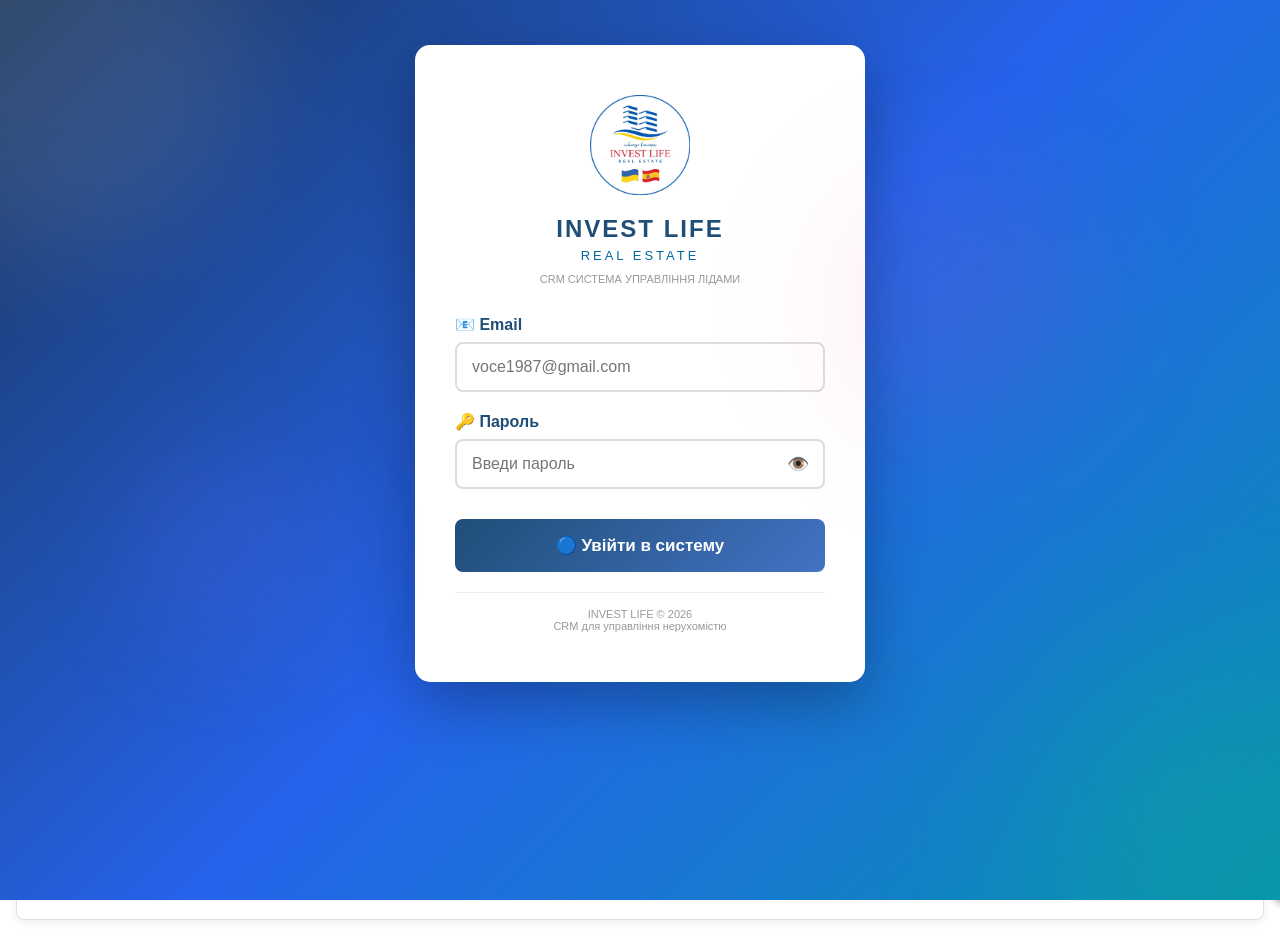
==== index.html @ 53da83c2 "Видалено секцію Менеджери, замінено dropdown Оренда на великі кнопки підтипів - Видалено секцію "Мен" ====
<!DOCTYPE html>
<html lang="uk">
<head>
    <meta charset="UTF-8">
    <meta name="viewport" content="width=device-width, initial-scale=1.0">
    <title>INVEST LIFE - Real Estate CRM</title>
    <link rel="stylesheet" href="styles.css">
</head>
<body>

<!-- ===== ФОРМА ВХОДУ ===== -->
<div id="loginScreen" style="
  position: fixed;
  top: 0;
  left: 0;
  right: 0;
  bottom: 0;
  background: linear-gradient(135deg, #1a365d 0%, #2563eb 50%, #0891b2 100%);
  display: flex;
  justify-content: center;
  align-items: flex-start;
  z-index: 10000;
  padding: 20px;
  padding-top: 5vh;
  overflow-y: auto;
  -webkit-overflow-scrolling: touch;
">
  <!-- Декоративні елементи на фоні -->
  <div style="
    position: absolute;
    top: -150px;
    left: -150px;
    width: 400px;
    height: 400px;
    background: rgba(255,255,255,0.1);
    border-radius: 50%;
    filter: blur(60px);
  "></div>
  <div style="
    position: absolute;
    bottom: -100px;
    right: -100px;
    width: 350px;
    height: 350px;
    background: rgba(16, 185, 129, 0.2);
    border-radius: 50%;
    filter: blur(80px);
  "></div>
  <div style="
    position: absolute;
    top: 50%;
    left: 10%;
    width: 200px;
    height: 200px;
    background: rgba(99, 102, 241, 0.15);
    border-radius: 50%;
    filter: blur(50px);
  "></div>
  <div style="
    position: absolute;
    top: 20%;
    right: 15%;
    width: 250px;
    height: 250px;
    background: rgba(236, 72, 153, 0.1);
    border-radius: 50%;
    filter: blur(70px);
  "></div>
  
  <div style="
    background: white;
    border-radius: 15px;
    padding: 50px 40px;
    max-width: 450px;
    width: 100%;
    box-shadow: 0 20px 60px rgba(0,0,0,0.3);
  ">
    <div style="text-align: center; margin-bottom: 30px;">
      <!-- Логотип -->
      <div style="
        width: 100px;
        height: 100px;
        margin: 0 auto 20px;
        background-image: url('[data-uri]');
        background-size: contain;
        background-repeat: no-repeat;
        background-position: center;
      "></div>
      
      <h1 style="color: #1F4E78; font-size: 24px; font-weight: 800; margin-bottom: 5px; letter-spacing: 2px;">INVEST LIFE</h1>
      <p style="color: #0369a1; font-size: 13px; letter-spacing: 3px; margin-bottom: 10px;">REAL ESTATE</p>
      <p style="color: #999; font-size: 11px;">CRM СИСТЕМА УПРАВЛІННЯ ЛІДАМИ</p>
    </div>

    <form onsubmit="handleLogin(event)" style="display: flex; flex-direction: column; gap: 20px;">
      <div style="display: flex; flex-direction: column;">
        <label style="display: block; font-weight: bold; margin-bottom: 8px; color: #1F4E78;">📧 Email</label>
        <input type="email" id="emailInput" placeholder="voce1987@gmail.com" required
          inputmode="email" autocomplete="email" autocapitalize="none" autocorrect="off" style="
          width: 100%;
          padding: 14px 15px;
          border: 2px solid #ddd;
          border-radius: 8px;
          font-size: 16px;
          box-sizing: border-box;
          transition: border-color 0.3s;
          -webkit-appearance: none;
        " onfocus="this.style.borderColor='#4472C4'" onblur="this.style.borderColor='#ddd'">
      </div>

      <div style="display: flex; flex-direction: column;">
        <label style="display: block; font-weight: bold; margin-bottom: 8px; color: #1F4E78;">🔑 Пароль</label>
        <div style="position: relative;">
          <input type="password" id="passwordInput" placeholder="Введи пароль" required
            autocomplete="current-password" style="
            width: 100%;
            padding: 14px 45px 14px 15px;
            border: 2px solid #ddd;
            border-radius: 8px;
            font-size: 16px;
            box-sizing: border-box;
            transition: border-color 0.3s;
            -webkit-appearance: none;
          " onfocus="this.style.borderColor='#4472C4'" onblur="this.style.borderColor='#ddd'">
          <button type="button" id="togglePasswordBtn" style="
            position: absolute;
            right: 12px;
            top: 50%;
            transform: translateY(-50%);
            background: none;
            border: none;
            cursor: pointer;
            font-size: 18px;
            color: #1F4E78;
            padding: 4px;
            line-height: 1;
            width: 30px;
            height: 30px;
            display: flex;
            align-items: center;
            justify-content: center;
          " onclick="togglePasswordVisibility()">👁️</button>
        </div>
      </div>

      <button type="submit" class="btn btn-primary" style="
        width: 100%;
        padding: 16px;
        font-size: 17px;
        margin-top: 10px;
        background: linear-gradient(135deg, #1F4E78 0%, #4472C4 100%);
        color: white;
        border: none;
        border-radius: 8px;
        font-weight: bold;
        cursor: pointer;
        transition: transform 0.2s;
        -webkit-appearance: none;
        touch-action: manipulation;
      " onmouseover="this.style.transform='scale(1.02)'" onmouseout="this.style.transform='scale(1)'"
      onclick="document.getElementById('emailInput').blur(); document.getElementById('passwordInput').blur(); this.closest('form').requestSubmit();">
        🔵 Увійти в систему
      </button>
    </form>

    <div id="loginAlert" style="
      margin-top: 15px;
      padding: 12px;
      border-radius: 8px;
      display: none;
      text-align: center;
      font-weight: bold;
    "></div>
    
    <div style="
      margin-top: 20px;
      padding-top: 15px;
      border-top: 1px solid #eee;
      text-align: center;
      font-size: 11px;
      color: #999;
    ">
      <p>INVEST LIFE © 2026</p>
      <p>CRM для управління нерухомістю</p>
    </div>
  </div>
</div>

<!-- ===== НАВБАР ===== -->
<nav class="navbar">
    <div class="navbar-brand" style="display: flex; align-items: center; gap: 1rem;">
        <div style="font-weight: bold; font-size: 1.3rem;">
            <div style="color: white; letter-spacing: 3px; font-size: 1.5rem; text-shadow: 0 2px 4px rgba(0,0,0,0.3); font-weight: 800;">INVEST LIFE</div>
            <div style="color: rgba(255,255,255,0.8); font-size: 0.75rem; letter-spacing: 2px; font-weight: 500;">REAL ESTATE</div>
        </div>
    </div>
    
    <!-- Аватарка-кружок (мобільна версія замість navbar-right) -->
    <div class="mobile-avatar-wrap" id="mobileAvatarWrap">
        <button class="mobile-avatar" id="mobileAvatarBtn" aria-label="Профіль">
            <span id="mobileAvatarInitials">?</span>
        </button>
        <div class="mobile-avatar-dropdown" id="mobileAvatarDropdown">
            <div class="mobile-avatar-info">
                <span id="mobileAvatarName">Користувач</span>
                <span class="mobile-avatar-role" id="mobileAvatarRole">Менеджер</span>
            </div>
            <button class="mobile-avatar-logout" onclick="logout()">Вихід</button>
        </div>
    </div>

    <!-- Кнопки типів дашборду -->
    <div class="dashboard-type-pills">
        <!-- НЕРУХОМІСТЬ -->
        <button class="type-pill active" onclick="selectDashboardType('Купівля')" id="pill-Купівля">🏡 Купівля</button>
        <button class="type-pill" onclick="selectDashboardType('Продаж')" id="pill-Продаж">🏠 Продаж</button>
        
        <!-- КОНСУЛЬТАЦІЯ -->
        <button class="type-pill" onclick="selectDashboardType('Консультація')" id="pill-Консультація">💬 Консультація</button>
        
        <!-- ОРЕНДА (проста кнопка) -->
        <button class="type-pill" onclick="selectDashboardType('Оренда')" id="pill-Оренда">🏨 Оренда</button>
    </div>

    <!-- Dark mode toggle -->
    <button class="dark-mode-toggle" onclick="toggleDarkMode()" title="Світла/Темна тема">🌙</button>
    
    <div class="navbar-right">
        <div class="user-info">
            <span id="userName">👤 Користувач</span>
            <span class="user-role" id="userRole">Менеджер</span>
        </div>
        <button class="logout-btn" onclick="logout()">Вихід</button>
    </div>
</nav>

<!-- ===== КОНТЕНТ ===== -->
<div class="container">

    <!-- ===== ДАШБОРД (КУПІВЛЯ) ===== -->
    <section id="managerSection">
        <div class="dashboard-header">
            <h1 class="section-title" id="dashboardTitle">📊 Дашборд</h1>
            <button class="toggle-btn" id="toggleDashboard" onclick="toggleDashboard()" title="Згорнути/Розгорнути">+</button>
        </div>
        
        <div class="dashboard-content collapsed" id="dashboardContent">
            <div class="dashboard-summary" id="dashboardSummary">
                <span>
                    <span style="opacity: 0.9; font-size: 0.9rem; text-transform: uppercase;">Всього лідів</span>
                    <span id="totalLeads" style="font-size: 2rem;">0</span>
                </span>
                <span>
                    <span style="opacity: 0.9; font-size: 0.9rem; text-transform: uppercase;">Загальна сума</span>
                    <span id="totalBudget" style="font-size: 2rem;">0€</span>
                </span>
            </div>

            <div class="dashboard-grid" id="dashboardGrid">
                <div class="loading">⏳ Завантажаю статистику...</div>
            </div>
        </div>

    </section>

    <!-- ===== РОЗДІЛЬНИК ===== -->
    <hr style="border: none; border-top: 3px solid var(--primary); margin: 1.2rem 0; opacity: 0.25;">

    <!-- ===== КНОПКИ ТИПУ ОРЕНДИ (показуються тільки коли обрано Оренда) ===== -->
    <div id="rentTypeButtons" style="display: none;">
        <div class="rent-type-grid">
            <button class="rent-type-btn active" onclick="selectRentSubtype('Всі')" id="rentBtn-Всі">
                <span class="rent-type-icon">📋</span>
                <span class="rent-type-label">Всі</span>
            </button>
            <button class="rent-type-btn" onclick="selectRentSubtype('Подобова')" id="rentBtn-Подобова">
                <span class="rent-type-icon">🌙</span>
                <span class="rent-type-label">Подобова</span>
            </button>
            <button class="rent-type-btn" onclick="selectRentSubtype('Сезонна')" id="rentBtn-Сезонна">
                <span class="rent-type-icon">☀️</span>
                <span class="rent-type-label">Сезонна</span>
            </button>
            <button class="rent-type-btn" onclick="selectRentSubtype('Довгострокова')" id="rentBtn-Довгострокова">
                <span class="rent-type-icon">📅</span>
                <span class="rent-type-label">Довгострокова</span>
            </button>
            <button class="rent-type-btn" onclick="selectRentSubtype('Управління')" id="rentBtn-Управління">
                <span class="rent-type-icon">🔑</span>
                <span class="rent-type-label">Управління</span>
            </button>
        </div>
    </div>

    <!-- ===== АДМІН ПАНЕЛЬ ===== -->

    <!-- ===== ТАБЛИЦЯ ЛІДІВ ===== -->
    <section>
        <h2 class="section-title" id="leadsTitle" style="margin-bottom: 0.8rem;">📋 Ліди</h2>

        <!-- Toolbar з мультивибірними фільтрами -->
        <div class="toolbar" id="toolbar" style="display: flex; justify-content: space-between; align-items: flex-start; gap: 1rem; flex-wrap: wrap;">
            <div style="display: flex; gap: 0.5rem; align-items: center; flex-grow: 1;">
                <input type="text" class="search-input" placeholder="🔍 Пошук..." id="searchInput" oninput="filterLeads()" style="min-width: 180px; max-width: 300px;">
                
                <button onclick="toggleFiltersPanel()" style="
                    background: #70AD47;
                    color: white;
                    border: none;
                    padding: 0.5rem 0.8rem;
                    border-radius: 6px;
                    font-weight: bold;
                    cursor: pointer;
                    white-space: nowrap;
                    font-size: 0.8rem;
                ">
                    ▼ Фільтр
                </button>
                
                <button onclick="resetAllFilters()" style="
                    background: #4472C4;
                    color: white;
                    border: none;
                    padding: 0.5rem 0.8rem;
                    border-radius: 6px;
                    font-weight: bold;
                    cursor: pointer;
                    white-space: nowrap;
                    font-size: 0.8rem;
                ">
                    🔄 Всі
                </button>
                
                <span id="filteredCount" style="color: #666; font-size: 0.75rem; font-weight: bold; white-space: nowrap;"></span>
            </div>
            
            
            <div style="display: flex; gap: 0.5rem; align-items: center;">
                <button class="btn btn-primary" onclick="toggleColumnSettings()">⚙️ Колони</button>
                <button class="btn btn-primary" onclick="openAddLead()">➕ Додати ліда</button>
                <button id="adminMenuBtn" class="btn btn-success" onclick="toggleAddManagerForm()" style="background: #FF6B6B; display: none; padding: 0.5rem 0.8rem; font-size: 1.2rem;">👨‍💼</button>
            </div>
        </div>

        <!-- Таблиця лідів -->
        <div class="table-wrapper" id="tableWrapper">
            <table>
                <thead id="leadsTableHead">
                    <tr>
                        <th>ID</th>
                        <th>Телефон</th>
                        <th>Джерело</th>
                        <th>Мова</th>
                        <th>Тип</th>
                        <th>Менеджер</th>
                        <th>Поточний Етап</th>
                        <th>Наступний контакт</th>
                        <th>Днів залишилось</th>
                        <th>Статус</th>
                        <th>Бюджет</th>
                        <th>Район</th>
                        <th>Мета/Тип</th>
                        <th>Площа</th>
                        <th>Кімнати</th>
                        <th>Наступна дія</th>
                        <th>Коментар</th>
                        <th>Дата додавання</th>
                        <th>Дії</th>
                    </tr>
                </thead>
                <tbody id="leadsTable">
                    <tr><td colspan="19" style="text-align: center;">⏳ Завантажаю ліди...</td></tr>
                </tbody>
            </table>
        </div>

        <!-- Мобільні карточки (прихований на десктопі) -->
        <div id="mobileCards" class="mobile-cards-container"></div>

    </section>

</div>

<!-- FAB кнопка додавання ліда (мобільна, прихована на десктопі) -->
<button class="mobile-fab" id="mobileFab" onclick="openAddLead()" aria-label="Додати ліда">+</button>

<!-- ===== МІНІ-ВІКНО ПІДТВЕРДЖЕННЯ ВИДАЛЕННЯ ===== -->
<div class="modal" id="confirmDeleteModal">
  <div class="modal-content" style="max-width:360px; padding:1.5rem; text-align:center;">
    <div style="font-size:2.5rem; margin-bottom:0.5rem;">⚠️</div>
    <div style="font-size:1.1rem; font-weight:600; margin-bottom:0.3rem;">Видалити ліда?</div>
    <div id="confirmDeleteText" style="font-size:0.85rem; color:#888; margin-bottom:1.2rem;">ID: —</div>
    <div style="display:flex; gap:0.5rem;">
      <button id="confirmDeleteCancel" style="flex:1; padding:10px; border:1px solid #ddd; border-radius:8px; background:#f5f5f5; cursor:pointer; font-size:0.9rem; font-weight:500;">Скасувати</button>
      <button id="confirmDeleteOk" style="flex:1; padding:10px; border:none; border-radius:8px; background:#e74c3c; color:white; cursor:pointer; font-size:0.9rem; font-weight:600;">Так, видалити</button>
    </div>
  </div>
</div>

<!-- ===== МОДАЛЬНЕ ВІКНО ДОДАВАННЯ ===== -->

<!-- ===== МОДАЛЬНЕ ВІКНО РЕДАГУВАННЯ ===== -->
<div class="modal" id="editModal">
    <div class="modal-content">
        <div class="modal-header">
            <h3 class="modal-title">✏️ Редагувати ліда</h3>
            <button class="close-btn" onclick="closeModal('editModal')">&times;</button>
        </div>

        <form onsubmit="handleEditLead(event)">
            <input type="hidden" id="editLeadId">

            <div class="form-group">
                <label class="form-label">📱 Телефон</label>
                <input type="text" class="form-input" id="editPhone" disabled>
            </div>

            <div class="form-group">
                <label class="form-label">🎯 Поточний Етап</label>
                <select class="form-select" id="editStage" required>
                    <option value="Етап_1_Контакт">Етап 1: Контакт</option>
                    <option value="Етап_2_Кваліфікація">Етап 2: Кваліфікація</option>
                    <option value="Етап_3_Підбір">Етап 3: Підбір</option>
                    <option value="Етап_4_Покази">Етап 4: Покази</option>
                    <option value="Етап_5_Намір">Етап 5: Намір</option>
                    <option value="Етап_6_Arras">Етап 6: Arras</option>
                    <option value="Етап_7_Юрист">Етап 7: Юрист</option>
                    <option value="Етап_8_Нотаріус">Етап 8: Нотаріус</option>
                    <option value="Етап_9_Після">Етап 9: Після</option>
                </select>
            </div>

            <div class="form-group">
                <label class="form-label">📅 Дата контакту</label>
                <input type="date" class="form-input" id="editContactDate">
            </div>

            <div class="form-group">
                <label class="form-label">💰 Бюджет</label>
                <div style="display: flex; gap: 10px;">
                    <select class="form-select" id="editBudgetSelect" style="flex: 1;" onchange="updateBudgetInput()">
                        <option value="">Виберіть суму...</option>
                        <option value="50000">50,000€</option>
                        <option value="75000">75,000€</option>
                        <option value="100000">100,000€</option>
                        <option value="125000">125,000€</option>
                        <option value="150000">150,000€</option>
                        <option value="175000">175,000€</option>
                        <option value="200000">200,000€</option>
                        <option value="250000">250,000€</option>
                        <option value="300000">300,000€</option>
                        <option value="350000">350,000€</option>
                        <option value="400000">400,000€</option>
                        <option value="450000">450,000€</option>
                        <option value="500000">500,000€</option>
                        <option value="custom">Своя сума...</option>
                    </select>
                    <input type="number" class="form-input" id="editBudgetManual" placeholder="Введи суму" style="flex: 1;">
                </div>
                <input type="hidden" id="editBudget">
            </div>

            <div class="form-group">
                <label class="form-label">👤 Менеджер</label>
                <select class="form-select" id="editManager" required></select>
            </div>

            <div class="form-group">
                <label class="form-label">💬 Коментар</label>
                <textarea id="editComment" placeholder="Додайте примітку..."></textarea>
            </div>

            <button type="submit" class="btn btn-success" style="width: 100%; margin-top: 1rem;">💾 Зберегти</button>
            <button type="button" class="btn btn-danger" onclick="deleteLead()" style="width: 100%; margin-top: 0.5rem;">🗑️ Видалити</button>
            <button type="button" class="btn" onclick="closeModal('editModal')" style="width: 100%; margin-top: 0.5rem; background: #999; color: white;">Скасувати</button>
        </form>
    </div>
</div>

<!-- ===== МОДАЛЬНЕ ВІКНО НАЛАШТУВАННЯ КОЛОН ===== -->
<div class="modal" id="columnSettingsModal">
    <div class="modal-content" style="min-width: 350px;">
        <div class="modal-header" style="background: linear-gradient(135deg, #4472C4 0%, #2d5aa0 100%);">
            <h3 class="modal-title" style="color: white;">🏠 Колони Нерухомості</h3>
            <button class="close-btn" onclick="closeModal('columnSettingsModal')" style="color: white;">&times;</button>
        </div>

        <div style="padding: 20px; max-height: 500px; overflow-y: auto;">
            <p style="font-size: 0.85rem; color: #666; margin-bottom: 15px;">Основні колонки таблиці (деталі розгортаються окремо)</p>
            
            <div style="display: flex; flex-direction: column; gap: 10px;">
                <label style="display: flex; align-items: center; cursor: pointer;">
                    <input type="checkbox" id="col-id" checked onchange="toggleRealtyColumn('id')"> 
                    <span style="margin-left: 10px;">📌 ID</span>
                </label>
                <label style="display: flex; align-items: center; cursor: pointer;">
                    <input type="checkbox" id="col-fullName" checked onchange="toggleRealtyColumn('fullName')"> 
                    <span style="margin-left: 10px;">🧑 ПІБ</span>
                </label>
                <label style="display: flex; align-items: center; cursor: pointer;">
                    <input type="checkbox" id="col-phone" checked onchange="toggleRealtyColumn('phone')"> 
                    <span style="margin-left: 10px;">📱 Телефон</span>
                </label>
                <label style="display: flex; align-items: center; cursor: pointer;">
                    <input type="checkbox" id="col-type" checked onchange="toggleRealtyColumn('type')"> 
                    <span style="margin-left: 10px;">🎯 Тип</span>
                </label>
                <label style="display: flex; align-items: center; cursor: pointer;">
                    <input type="checkbox" id="col-manager" checked onchange="toggleRealtyColumn('manager')"> 
                    <span style="margin-left: 10px;">👤 Менеджер</span>
                </label>
                <label style="display: flex; align-items: center; cursor: pointer;">
                    <input type="checkbox" id="col-stage" checked onchange="toggleRealtyColumn('stage')"> 
                    <span style="margin-left: 10px;">📊 Поточний Етап</span>
                </label>
                <label style="display: flex; align-items: center; cursor: pointer;">
                    <input type="checkbox" id="col-nextContact" checked onchange="toggleRealtyColumn('nextContact')"> 
                    <span style="margin-left: 10px;">📅 Наступний контакт</span>
                </label>
                <label style="display: flex; align-items: center; cursor: pointer;">
                    <input type="checkbox" id="col-daysLeft" checked onchange="toggleRealtyColumn('daysLeft')"> 
                    <span style="margin-left: 10px;">⏰ Днів залишилось</span>
                </label>
                <label style="display: flex; align-items: center; cursor: pointer;">
                    <input type="checkbox" id="col-status" checked onchange="toggleRealtyColumn('status')"> 
                    <span style="margin-left: 10px;">✅ Статус</span>
                </label>
            </div>
            
            <hr style="margin: 15px 0; border: none; border-top: 1px solid #eee;">
            <p style="font-size: 0.85rem; color: #666; margin-bottom: 10px;">📋 Деталі (в розгортці):</p>
            <p style="font-size: 0.8rem; color: #999;">🔗 Джерело, 🌐 Мова, 💰 Бюджет, 📍 Район, 🏠 Мета/Тип, 📐 Площа, 🚪 Кімнати, 🎯 Наступна дія, 💬 Коментар, 📆 Дата додавання</p>

            <button class="btn btn-primary" style="width: 100%; margin-top: 20px; background: linear-gradient(135deg, #4472C4 0%, #2d5aa0 100%);" onclick="closeModal('columnSettingsModal')">✅ Готово</button>
        </div>
    </div>
</div>

<!-- ===== МОДАЛКА КОЛОНОК ОРЕНДИ ===== -->
<div class="modal" id="columnSettingsRentModal">
    <div class="modal-content" style="min-width: 350px;">
        <div class="modal-header" style="background: linear-gradient(135deg, #FF8C00 0%, #FF6B00 100%);">
            <h3 class="modal-title" style="color: white;">🏨 Колони Оренди</h3>
            <button class="close-btn" onclick="closeModal('columnSettingsRentModal')" style="color: white;">&times;</button>
        </div>

        <div style="padding: 20px; max-height: 500px; overflow-y: auto;">
            <p style="font-size: 0.85rem; color: #666; margin-bottom: 15px;">Основні колонки таблиці (деталі розгортаються окремо)</p>
            
            <div style="display: flex; flex-direction: column; gap: 10px;">
                <label style="display: flex; align-items: center; cursor: pointer;">
                    <input type="checkbox" id="rent-col-id" checked onchange="toggleRentColumn('id')"> 
                    <span style="margin-left: 10px;">📌 ID</span>
                </label>
                <label style="display: flex; align-items: center; cursor: pointer;">
                    <input type="checkbox" id="rent-col-fullName" checked onchange="toggleRentColumn('fullName')"> 
                    <span style="margin-left: 10px;">🧑 ПІБ</span>
                </label>
                <label style="display: flex; align-items: center; cursor: pointer;">
                    <input type="checkbox" id="rent-col-phone" checked onchange="toggleRentColumn('phone')"> 
                    <span style="margin-left: 10px;">📱 Телефон</span>
                </label>
                <label style="display: flex; align-items: center; cursor: pointer;">
                    <input type="checkbox" id="rent-col-type" checked onchange="toggleRentColumn('type')"> 
                    <span style="margin-left: 10px;">🏨 Тип оренди</span>
                </label>
                <label style="display: flex; align-items: center; cursor: pointer;">
                    <input type="checkbox" id="rent-col-manager" checked onchange="toggleRentColumn('manager')"> 
                    <span style="margin-left: 10px;">👤 Менеджер</span>
                </label>
                <label style="display: flex; align-items: center; cursor: pointer;">
                    <input type="checkbox" id="rent-col-stage" checked onchange="toggleRentColumn('stage')"> 
                    <span style="margin-left: 10px;">📊 Поточний Етап</span>
                </label>
                <label style="display: flex; align-items: center; cursor: pointer;">
                    <input type="checkbox" id="rent-col-nextContact" checked onchange="toggleRentColumn('nextContact')"> 
                    <span style="margin-left: 10px;">📅 Наступний контакт</span>
                </label>
                <label style="display: flex; align-items: center; cursor: pointer;">
                    <input type="checkbox" id="rent-col-daysLeft" checked onchange="toggleRentColumn('daysLeft')"> 
                    <span style="margin-left: 10px;">⏰ Днів залишилось</span>
                </label>
                <label style="display: flex; align-items: center; cursor: pointer;">
                    <input type="checkbox" id="rent-col-status" checked onchange="toggleRentColumn('status')"> 
                    <span style="margin-left: 10px;">✅ Статус</span>
                </label>
            </div>
            
            <hr style="margin: 15px 0; border: none; border-top: 1px solid #eee;">
            <p style="font-size: 0.85rem; color: #666; margin-bottom: 10px;">📋 Деталі (в розгортці):</p>
            <p style="font-size: 0.8rem; color: #999;">💰 Бюджет, 🛏️ Кімнати/Стан, 🐾 Тварини, 👥 Люди, 📋 Термін, 📆 Дата/Сезон, 📍 Район, 🎯 Наступна дія, 💬 Коментар</p>

            <button class="btn btn-primary" style="width: 100%; margin-top: 20px; background: linear-gradient(135deg, #FF8C00 0%, #FF6B00 100%);" onclick="closeModal('columnSettingsRentModal')">✅ Готово</button>
        </div>
    </div>
</div>

<!-- ⭐ SIDEBAR СПРАВА ДЛЯ РЕДАГУВАННЯ ЛІДА -->
<div id="editSidebar" style="
    position: fixed;
    right: 0;
    top: 0;
    width: 380px;
    height: 100vh;
    background: white;
    box-shadow: -2px 0 10px rgba(0,0,0,0.15);
    z-index: 999;
    overflow-y: auto;
    transform: translateX(100%);
    transition: transform 0.3s ease;
    padding: 0;
    border-left: 3px solid #4472C4;
">
    <!-- ЗАГОЛОВОК -->
    <div style="
        background: linear-gradient(135deg, #4472C4 0%, #2E5C8A 100%);
        color: white;
        padding: 1.5rem;
        display: flex;
        justify-content: space-between;
        align-items: center;
        position: sticky;
        top: 0;
        z-index: 10;
    ">
        <h2 style="margin: 0; font-size: 1.2rem;">✏️ Редагування</h2>
        <button onclick="closeSidebar()" style="
            background: transparent;
            border: none;
            color: white;
            font-size: 1.5rem;
            cursor: pointer;
        ">&times;</button>
    </div>
    
    <!-- ФОРМА -->
    <form id="editSidebarForm" onsubmit="handleSidebarEditLead(event)" style="padding: 1rem; display: flex; flex-direction: column; gap: 1rem;">
        <input type="hidden" id="sidebarLeadId">
        <input type="hidden" id="sidebarRowIndex">
        
        <div>
            <label style="display: block; font-weight: bold; margin-bottom: 0.5rem; color: #333; font-size: 0.9rem;">📱 ID / Телефон</label>
            <div style="display: grid; grid-template-columns: 1fr 1fr; gap: 0.5rem;">
                <input type="text" id="sidebarLeadId_display" style="padding: 0.5rem; border: 1px solid #ddd; border-radius: 4px; font-size: 0.85rem;">
                <input type="tel" id="sidebarPhone" style="padding: 0.5rem; border: 1px solid #ddd; border-radius: 4px; font-size: 0.85rem;">
            </div>
        </div>
        
        <div>
            <label style="display: block; font-weight: bold; margin-bottom: 0.5rem; color: #333; font-size: 0.9rem;">🧑 ПІБ</label>
            <input type="text" id="sidebarFullName" placeholder="Прізвище Ім'я По-батькові..." style="width: 100%; padding: 0.5rem; border: 1px solid #ddd; border-radius: 4px; font-size: 0.9rem;">
        </div>
        
        <div>
            <label style="display: block; font-weight: bold; margin-bottom: 0.5rem; color: #333; font-size: 0.9rem;">🔗 Джерело</label>
            <input type="text" id="sidebarSource" placeholder="Telegram, WhatsApp, Instagram..." list="sidebarSourceList" onfocus="this.select()" style="width: 100%; padding: 0.5rem; border: 1px solid #ddd; border-radius: 4px; font-size: 0.9rem;">
            <datalist id="sidebarSourceList">
                <option value="Telegram">
                <option value="WhatsApp">
                <option value="Viber">
                <option value="Instagram">
                <option value="Facebook">
                <option value="Коментарі Instagram">
                <option value="Коментарі Facebook">
                <option value="Сайт">
                <option value="Телефон">
                <option value="Бот">
                <option value="CRM Immovilla">
                <option value="Інше">
            </datalist>
        </div>
        
        <div>
            <label style="display: block; font-weight: bold; margin-bottom: 0.5rem; color: #333; font-size: 0.9rem;">🌐 Мова</label>
            <select id="sidebarLanguage" style="width: 100%; padding: 0.5rem; border: 1px solid #ddd; border-radius: 4px; font-size: 0.9rem;">
                <option value="">-- Виберіть --</option>
                <option value="Українська">Українська</option>
                <option value="Російська">Російська</option>
                <option value="Англійська">Англійська</option>
            </select>
        </div>
        
        <div>
            <label style="display: block; font-weight: bold; margin-bottom: 0.5rem; color: #333; font-size: 0.9rem;">📋 Тип</label>
            <select id="sidebarType" style="width: 100%; padding: 0.5rem; border: 1px solid #ddd; border-radius: 4px; font-size: 0.9rem;">
                <option value="">-- Виберіть --</option>
                <option value="Купівля">Купівля</option>
                <option value="Продаж">Продаж</option>
            </select>
        </div>
        
        <div>
            <label style="display: block; font-weight: bold; margin-bottom: 0.5rem; color: #333; font-size: 0.9rem;">💰 Бюджет/ціна</label>
            <input type="text" id="sidebarBudget" placeholder="50k€, 100k€, 200k€..." list="sidebarBudgetList" onfocus="this.select()" style="width: 100%; padding: 0.5rem; border: 1px solid #ddd; border-radius: 4px; font-size: 0.9rem;">
            <datalist id="sidebarBudgetList">
                <option value="до 50k€">
                <option value="50k - 100k€">
                <option value="100k - 150k€">
                <option value="150k - 200k€">
                <option value="200k - 300k€">
                <option value="300k+€">
            </datalist>
        </div>
        
        <div>
            <label style="display: block; font-weight: bold; margin-bottom: 0.5rem; color: #333; font-size: 0.9rem;">📍 Район</label>
            <input type="text" id="sidebarDistrict" placeholder="Львів, Київ..." style="width: 100%; padding: 0.5rem; border: 1px solid #ddd; border-radius: 4px; font-size: 0.9rem;">
        </div>
        
        <div>
            <label style="display: block; font-weight: bold; margin-bottom: 0.5rem; color: #333; font-size: 0.9rem;">🎯 Мета/тип</label>
            <input type="text" id="sidebarMetaType" placeholder="для проживання, для інвестиції..." list="sidebarMetaTypeList" onfocus="this.select()" style="width: 100%; padding: 0.5rem; border: 1px solid #ddd; border-radius: 4px; font-size: 0.9rem;">
            <datalist id="sidebarMetaTypeList">
                <option value="для проживання">
                <option value="для інвестиції">
                <option value="Квартира">
                <option value="Дім">
                <option value="Таунхаус">
                <option value="Студія">
                <option value="Комерція">
                <option value="Земля">
            </datalist>
        </div>
        
        <div>
            <label style="display: block; font-weight: bold; margin-bottom: 0.5rem; color: #333; font-size: 0.9rem;">📐 Площа</label>
            <input type="text" id="sidebarArea" placeholder="50, 80, 120... (автоматично додасться м²)" list="sidebarAreaList" onfocus="this.select()" style="width: 100%; padding: 0.5rem; border: 1px solid #ddd; border-radius: 4px; font-size: 0.9rem;">
            <datalist id="sidebarAreaList">
                <option value="до 50 м²">
                <option value="50 - 80 м²">
                <option value="80 - 120 м²">
                <option value="120 - 180 м²">
                <option value="180+ м²">
                <option value="не знаю / орієнтовно">
            </datalist>
        </div>
        
        <div>
            <label style="display: block; font-weight: bold; margin-bottom: 0.5rem; color: #333; font-size: 0.9rem;">🚪 Кімнати</label>
            <input type="text" id="sidebarRooms" placeholder="студія, 1, 2, 3..." list="sidebarRoomsList" onfocus="this.select()" style="width: 100%; padding: 0.5rem; border: 1px solid #ddd; border-radius: 4px; font-size: 0.9rem;">
            <datalist id="sidebarRoomsList">
                <option value="студія">
                <option value="1 кімната">
                <option value="2 кімнати">
                <option value="3 кімнати">
                <option value="3+ кімнати">
                <option value="інше">
            </datalist>
        </div>
        
        <div>
            <label style="display: block; font-weight: bold; margin-bottom: 0.5rem; color: #333; font-size: 0.9rem;">👤 Менеджер</label>
            <select id="sidebarManager" style="width: 100%; padding: 0.5rem; border: 1px solid #ddd; border-radius: 4px; font-size: 0.9rem;">
                <option value="Не назначено">❌ Не назначено</option>
            </select>
        </div>
        
        <div>
            <label style="display: block; font-weight: bold; margin-bottom: 0.5rem; color: #333; font-size: 0.9rem;">🎯 Етап</label>
            <select id="sidebarStage" style="width: 100%; padding: 0.5rem; border: 1px solid #ddd; border-radius: 4px; font-size: 0.9rem;">
                <option value="Етап_1_Контакт">1️⃣ Контакт</option>
                <option value="Етап_2_Кваліфікація">2️⃣ Кваліфікація</option>
                <option value="Етап_3_Підбір">3️⃣ Підбір</option>
                <option value="Етап_4_Покази">4️⃣ Покази</option>
                <option value="Етап_5_Намір">5️⃣ Намір</option>
                <option value="Етап_6_Arras">6️⃣ Arras</option>
                <option value="Етап_7_Юрист">7️⃣ Юрист</option>
                <option value="Етап_8_Нотаріус">8️⃣ Нотаріус</option>
                <option value="Етап_9_Після">9️⃣ Після</option>
            </select>
        </div>
        
        <div>
            <label style="display: block; font-weight: bold; margin-bottom: 0.5rem; color: #333; font-size: 0.9rem;">📅 Контакт</label>
            <input type="date" id="sidebarNextContact" style="width: 100%; padding: 0.5rem; border: 1px solid #ddd; border-radius: 4px; font-size: 0.9rem;">
        </div>
        
        <div>
            <label style="display: block; font-weight: bold; margin-bottom: 0.5rem; color: #333; font-size: 0.9rem;">💰 Статус</label>
            <input type="text" id="sidebarStatus" placeholder="На часі / Просрочено" disabled style="width: 100%; padding: 0.5rem; border: 1px solid #ddd; border-radius: 4px; background: #f5f5f5; font-size: 0.9rem;">
        </div>
        
        <div>
            <label style="display: block; font-weight: bold; margin-bottom: 0.5rem; color: #333; font-size: 0.9rem;">📌 Наступний етап</label>
            <input type="text" id="sidebarNextAction" placeholder="Контакт, Кваліфікація, Підбір..." list="sidebarNextActionList" onfocus="this.select()" style="width: 100%; padding: 0.5rem; border: 1px solid #ddd; border-radius: 4px; font-size: 0.9rem;">
            <datalist id="sidebarNextActionList">
                <option value="Етап_1_Контакт">
                <option value="Етап_2_Кваліфікація">
                <option value="Етап_3_Підбір">
                <option value="Етап_4_Покази">
                <option value="Етап_5_Намір">
                <option value="Етап_6_Arras">
                <option value="Етап_7_Юрист">
                <option value="Етап_8_Нотаріус">
                <option value="Етап_9_Після">
            </datalist>
        </div>
        
        <div>
            <label style="display: block; font-weight: bold; margin-bottom: 0.5rem; color: #333; font-size: 0.9rem;">💬 Коментар</label>
            <textarea id="sidebarComment" placeholder="Нотатки..." style="width: 100%; padding: 0.5rem; border: 1px solid #ddd; border-radius: 4px; resize: vertical; min-height: 80px; font-family: inherit; font-size: 0.9rem;"></textarea>
        </div>
        
        <button type="submit" style="
            background: linear-gradient(135deg, #00B050 0%, #70AD47 100%);
            color: white;
            border: none;
            padding: 0.8rem;
            border-radius: 6px;
            font-weight: bold;
            cursor: pointer;
            font-size: 0.95rem;
        ">✅ Зберегти</button>
        
        <button type="button" onclick="closeSidebar()" style="
            background: #999;
            color: white;
            border: none;
            padding: 0.8rem;
            border-radius: 6px;
            font-weight: bold;
            cursor: pointer;
            font-size: 0.95rem;
        ">❌ Закрити</button>
    </form>
</div>

<!-- ===== САЙДБАР РЕДАГУВАННЯ ОРЕНДИ ===== -->
<div id="editSidebarRent" style="
    position: fixed;
    right: 0;
    top: 0;
    width: 400px;
    height: 100vh;
    background: white;
    box-shadow: -2px 0 10px rgba(0,0,0,0.15);
    z-index: 999;
    overflow-y: auto;
    transform: translateX(100%);
    transition: transform 0.3s ease;
    padding: 0;
    border-left: 3px solid #FF8C00;
">
    <!-- ЗАГОЛОВОК -->
    <div style="
        background: linear-gradient(135deg, #FF8C00 0%, #FF6B00 100%);
        color: white;
        padding: 1.5rem;
        display: flex;
        justify-content: space-between;
        align-items: center;
        position: sticky;
        top: 0;
        z-index: 10;
    ">
        <h2 style="margin: 0; font-size: 1.2rem;">🏨 Редагування Оренди</h2>
        <button onclick="closeSidebarRent()" style="
            background: transparent;
            border: none;
            color: white;
            font-size: 1.5rem;
            cursor: pointer;
        ">&times;</button>
    </div>
    
    <!-- ФОРМА ОРЕНДИ -->
    <form id="editSidebarRentForm" onsubmit="handleSidebarEditRent(event)" style="padding: 1rem; display: flex; flex-direction: column; gap: 0.8rem;">
        <input type="hidden" id="rentLeadId">
        <input type="hidden" id="rentRowIndex">
        
        <!-- ID / Телефон -->
        <div>
            <label style="display: block; font-weight: bold; margin-bottom: 0.3rem; color: #333; font-size: 0.85rem;">📱 ID / Телефон</label>
            <div style="display: grid; grid-template-columns: 1fr 1fr; gap: 0.5rem;">
                <input type="text" id="rentLeadId_display" readonly style="padding: 0.5rem; border: 1px solid #ddd; border-radius: 4px; font-size: 0.85rem; background: #f5f5f5;">
                <input type="tel" id="rentPhone" style="padding: 0.5rem; border: 1px solid #ddd; border-radius: 4px; font-size: 0.85rem;">
            </div>
        </div>
        
        <!-- ПІБ -->
        <div>
            <label style="display: block; font-weight: bold; margin-bottom: 0.3rem; color: #333; font-size: 0.85rem;">🧑 ПІБ</label>
            <input type="text" id="rentFullName" placeholder="Прізвище Ім'я По-батькові..." style="width: 100%; padding: 0.5rem; border: 1px solid #ddd; border-radius: 4px; font-size: 0.85rem;">
        </div>
        
        <!-- Джерело -->
        <div>
            <label style="display: block; font-weight: bold; margin-bottom: 0.3rem; color: #333; font-size: 0.85rem;">🔗 Джерело</label>
            <input type="text" id="rentSource" placeholder="Telegram, Instagram..." list="rentSourceList" style="width: 100%; padding: 0.5rem; border: 1px solid #ddd; border-radius: 4px; font-size: 0.85rem;">
            <datalist id="rentSourceList">
                <option value="Telegram">
                <option value="WhatsApp">
                <option value="Viber">
                <option value="Instagram">
                <option value="Facebook">
                <option value="Сайт">
                <option value="Телефон">
                <option value="Booking">
                <option value="Airbnb">
            </datalist>
        </div>
        
        <!-- Мова -->
        <div>
            <label style="display: block; font-weight: bold; margin-bottom: 0.3rem; color: #333; font-size: 0.85rem;">🌐 Мова</label>
            <input type="text" id="rentLanguage" placeholder="Українська, English..." list="rentLanguageList" style="width: 100%; padding: 0.5rem; border: 1px solid #ddd; border-radius: 4px; font-size: 0.85rem;">
            <datalist id="rentLanguageList">
                <option value="Українська">
                <option value="Російська">
                <option value="Англійська">
                <option value="Німецька">
                <option value="Іспанська">
            </datalist>
        </div>
        
        <!-- Тип оренди -->
        <div>
            <label style="display: block; font-weight: bold; margin-bottom: 0.3rem; color: #333; font-size: 0.85rem;">🏨 Тип оренди</label>
            <select id="rentType" style="width: 100%; padding: 0.5rem; border: 1px solid #ddd; border-radius: 4px; font-size: 0.85rem;">
                <option value="Подобова">🌙 Подобова</option>
                <option value="Сезонна">☀️ Сезонна</option>
                <option value="Довгострокова">📅 Довгострокова</option>
                <option value="Управління">🔑 Управління</option>
            </select>
        </div>
        
        <!-- Менеджер -->
        <div>
            <label style="display: block; font-weight: bold; margin-bottom: 0.3rem; color: #333; font-size: 0.85rem;">👤 Менеджер</label>
            <select id="rentManager" style="width: 100%; padding: 0.5rem; border: 1px solid #ddd; border-radius: 4px; font-size: 0.85rem;">
                <option value="Не назначено">❌ Не назначено</option>
            </select>
        </div>
        
        <!-- Етап -->
        <div>
            <label style="display: block; font-weight: bold; margin-bottom: 0.3rem; color: #333; font-size: 0.85rem;">🎯 Етап</label>
            <select id="rentStage" style="width: 100%; padding: 0.5rem; border: 1px solid #ddd; border-radius: 4px; font-size: 0.85rem;">
                <option value="Етап_1_Контакт">1️⃣ Контакт</option>
                <option value="Етап_2_Кваліфікація">2️⃣ Кваліфікація</option>
                <option value="Етап_3_Підбір">3️⃣ Підбір</option>
                <option value="Етап_4_Покази">4️⃣ Покази</option>
                <option value="Етап_5_Намір">5️⃣ Намір</option>
                <option value="Етап_6_Договір">6️⃣ Договір</option>
                <option value="Етап_7_Заселення">7️⃣ Заселення</option>
                <option value="Етап_8_Виселення">8️⃣ Виселення</option>
            </select>
        </div>
        
        <!-- Дата контакту -->
        <div>
            <label style="display: block; font-weight: bold; margin-bottom: 0.3rem; color: #333; font-size: 0.85rem;">📅 Дата контакту</label>
            <input type="date" id="rentNextContact" style="width: 100%; padding: 0.5rem; border: 1px solid #ddd; border-radius: 4px; font-size: 0.85rem;">
        </div>
        
        <!-- Час контакту -->
        <div>
            <label style="display: block; font-weight: bold; margin-bottom: 0.3rem; color: #333; font-size: 0.85rem;">🕐 Час контакту</label>
            <input type="time" id="rentContactTime" style="width: 100%; padding: 0.5rem; border: 1px solid #ddd; border-radius: 4px; font-size: 0.85rem;">
        </div>
        
        <!-- Бюджет -->
        <div>
            <label style="display: block; font-weight: bold; margin-bottom: 0.3rem; color: #333; font-size: 0.85rem;">💰 Бюджет</label>
            <input type="text" id="rentBudget" placeholder="€50-100, €100-200..." list="rentBudgetList" style="width: 100%; padding: 0.5rem; border: 1px solid #ddd; border-radius: 4px; font-size: 0.85rem;">
            <datalist id="rentBudgetList">
                <option value="€30-50/доба">
                <option value="€50-100/доба">
                <option value="€100-150/доба">
                <option value="€300-500/міс">
                <option value="€500-800/міс">
                <option value="€800-1200/міс">
            </datalist>
        </div>
        
        <!-- Кімнати/Стан -->
        <div>
            <label style="display: block; font-weight: bold; margin-bottom: 0.3rem; color: #333; font-size: 0.85rem;">🛏️ Кімнати/Стан</label>
            <input type="text" id="rentRoomsCondition" placeholder="2 кімнати, євроремонт..." list="rentRoomsConditionList" style="width: 100%; padding: 0.5rem; border: 1px solid #ddd; border-radius: 4px; font-size: 0.85rem;">
            <datalist id="rentRoomsConditionList">
                <option value="Студія">
                <option value="1 кімната">
                <option value="2 кімнати">
                <option value="3 кімнати">
                <option value="Євроремонт">
                <option value="Косметичний ремонт">
            </datalist>
        </div>
        
        <!-- Тварини/Формат -->
        <div>
            <label style="display: block; font-weight: bold; margin-bottom: 0.3rem; color: #333; font-size: 0.85rem;">🐾 Тварини/Формат</label>
            <input type="text" id="rentPetsFormat" placeholder="Без тварин, з котом..." list="rentPetsFormatList" style="width: 100%; padding: 0.5rem; border: 1px solid #ddd; border-radius: 4px; font-size: 0.85rem;">
            <datalist id="rentPetsFormatList">
                <option value="Без тварин">
                <option value="З котом">
                <option value="З собакою">
                <option value="Можна з тваринами">
            </datalist>
        </div>
        
        <!-- Люди -->
        <div>
            <label style="display: block; font-weight: bold; margin-bottom: 0.3rem; color: #333; font-size: 0.85rem;">👥 Люди</label>
            <input type="text" id="rentPeople" placeholder="1 людина, сім'я з дитиною..." list="rentPeopleList" style="width: 100%; padding: 0.5rem; border: 1px solid #ddd; border-radius: 4px; font-size: 0.85rem;">
            <datalist id="rentPeopleList">
                <option value="1 людина">
                <option value="2 людини">
                <option value="Пара">
                <option value="Сім'я з дитиною">
                <option value="Сім'я з дітьми">
            </datalist>
        </div>
        
        <!-- Термін/Тип об'єкту -->
        <div>
            <label style="display: block; font-weight: bold; margin-bottom: 0.3rem; color: #333; font-size: 0.85rem;">📋 Термін/Тип об'єкту</label>
            <input type="text" id="rentTermType" placeholder="1 місяць, квартира..." list="rentTermTypeList" style="width: 100%; padding: 0.5rem; border: 1px solid #ddd; border-radius: 4px; font-size: 0.85rem;">
            <datalist id="rentTermTypeList">
                <option value="1-3 доби">
                <option value="Тиждень">
                <option value="Місяць">
                <option value="Сезон">
                <option value="Рік+">
                <option value="Квартира">
                <option value="Дім">
                <option value="Апартаменти">
            </datalist>
        </div>
        
        <!-- Дата/Сезон -->
        <div>
            <label style="display: block; font-weight: bold; margin-bottom: 0.3rem; color: #333; font-size: 0.85rem;">📆 Дата/Сезон</label>
            <input type="text" id="rentDateSeason" placeholder="Літо 2026, з 01.03..." list="rentDateSeasonList" style="width: 100%; padding: 0.5rem; border: 1px solid #ddd; border-radius: 4px; font-size: 0.85rem;">
            <datalist id="rentDateSeasonList">
                <option value="Негайно">
                <option value="Цього тижня">
                <option value="Цього місяця">
                <option value="Літо 2026">
                <option value="Осінь 2026">
            </datalist>
        </div>
        
        <!-- Район -->
        <div>
            <label style="display: block; font-weight: bold; margin-bottom: 0.3rem; color: #333; font-size: 0.85rem;">📍 Район</label>
            <input type="text" id="rentDistrict" placeholder="Центр, Пляж..." style="width: 100%; padding: 0.5rem; border: 1px solid #ddd; border-radius: 4px; font-size: 0.85rem;">
        </div>
        
        <!-- Наступна дія -->
        <div>
            <label style="display: block; font-weight: bold; margin-bottom: 0.3rem; color: #333; font-size: 0.85rem;">🎯 Наступна дія</label>
            <input type="text" id="rentNextAction" placeholder="Передзвонити, показ..." list="rentNextActionList" style="width: 100%; padding: 0.5rem; border: 1px solid #ddd; border-radius: 4px; font-size: 0.85rem;">
            <datalist id="rentNextActionList">
                <option value="Передзвонити">
                <option value="Надіслати варіанти">
                <option value="Організувати показ">
                <option value="Підготувати договір">
                <option value="Заселення">
            </datalist>
        </div>
        
        <!-- Коментар -->
        <div>
            <label style="display: block; font-weight: bold; margin-bottom: 0.3rem; color: #333; font-size: 0.85rem;">💬 Коментар</label>
            <textarea id="rentComment" placeholder="Нотатки..." style="width: 100%; padding: 0.5rem; border: 1px solid #ddd; border-radius: 4px; resize: vertical; min-height: 60px; font-family: inherit; font-size: 0.85rem;"></textarea>
        </div>
        
        <!-- Кнопки -->
        <button type="submit" style="
            background: linear-gradient(135deg, #00B050 0%, #70AD47 100%);
            color: white;
            border: none;
            padding: 0.8rem;
            border-radius: 6px;
            font-weight: bold;
            cursor: pointer;
            font-size: 0.95rem;
            margin-top: 0.5rem;
        ">✅ Зберегти</button>
        
        <button type="button" onclick="closeSidebarRent()" style="
            background: #999;
            color: white;
            border: none;
            padding: 0.8rem;
            border-radius: 6px;
            font-weight: bold;
            cursor: pointer;
            font-size: 0.95rem;
        ">❌ Закрити</button>
    </form>
</div>


<!-- ===== САЙДБАР ДОДАВАННЯ ЛІДА ОРЕНДИ ===== -->
<div id="addRentLeadSidebar" style="
    position: fixed;
    right: 0;
    top: 0;
    width: 400px;
    height: 100vh;
    background: white;
    box-shadow: -2px 0 10px rgba(0,0,0,0.15);
    z-index: 998;
    overflow-y: auto;
    transform: translateX(100%);
    transition: transform 0.3s ease;
    padding: 0;
    border-left: 3px solid #FF8C00;
">
    <div style="
        background: linear-gradient(135deg, #FF8C00 0%, #FF6B00 100%);
        color: white;
        padding: 1.5rem;
        display: flex;
        justify-content: space-between;
        align-items: center;
        position: sticky;
        top: 0;
        z-index: 10;
    ">
        <h2 style="margin: 0; font-size: 1.2rem;">🏨 Новий лід Оренди</h2>
        <button onclick="closeAddRentLeadSidebar()" style="
            background: transparent;
            border: none;
            color: white;
            font-size: 1.5rem;
            cursor: pointer;
        ">&times;</button>
    </div>
    
    <form onsubmit="handleAddRentLead(event)" style="padding: 1rem; display: flex; flex-direction: column; gap: 0.8rem;">
        
        <!-- ПІБ -->
        <div>
            <label style="display: block; font-weight: bold; margin-bottom: 0.3rem; color: #333; font-size: 0.85rem;">🧑 ПІБ</label>
            <input type="text" id="addRentFullName" placeholder="Прізвище Ім'я По-батькові..." style="width: 100%; padding: 0.5rem; border: 1px solid #ddd; border-radius: 4px; font-size: 0.85rem;">
        </div>
        
        <!-- Телефон -->
        <div>
            <label style="display: block; font-weight: bold; margin-bottom: 0.3rem; color: #333; font-size: 0.85rem;">📱 Телефон *</label>
            <input type="tel" id="addRentPhone" required placeholder="+380..." style="width: 100%; padding: 0.5rem; border: 1px solid #ddd; border-radius: 4px; font-size: 0.85rem;">
        </div>
        
        <!-- Джерело -->
        <div>
            <label style="display: block; font-weight: bold; margin-bottom: 0.3rem; color: #333; font-size: 0.85rem;">🔗 Джерело</label>
            <input type="text" id="addRentSource" placeholder="Telegram, Instagram..." list="addRentSourceList" style="width: 100%; padding: 0.5rem; border: 1px solid #ddd; border-radius: 4px; font-size: 0.85rem;">
            <datalist id="addRentSourceList">
                <option value="Telegram">
                <option value="WhatsApp">
                <option value="Instagram">
                <option value="Facebook">
                <option value="Сайт">
                <option value="Телефон">
                <option value="Booking">
                <option value="Airbnb">
            </datalist>
        </div>
        
        <!-- Мова -->
        <div>
            <label style="display: block; font-weight: bold; margin-bottom: 0.3rem; color: #333; font-size: 0.85rem;">🌐 Мова</label>
            <select id="addRentLanguage" style="width: 100%; padding: 0.5rem; border: 1px solid #ddd; border-radius: 4px; font-size: 0.85rem;">
                <option value="Українська">Українська</option>
                <option value="Російська">Російська</option>
                <option value="Англійська">Англійська</option>
            </select>
        </div>
        
        <!-- Тип оренди -->
        <div>
            <label style="display: block; font-weight: bold; margin-bottom: 0.3rem; color: #333; font-size: 0.85rem;">🏨 Тип оренди *</label>
            <select id="addRentType" required style="width: 100%; padding: 0.5rem; border: 1px solid #ddd; border-radius: 4px; font-size: 0.85rem;">
                <option value="Подобова">🌙 Подобова</option>
                <option value="Сезонна">☀️ Сезонна</option>
                <option value="Довгострокова">📅 Довгострокова</option>
                <option value="Управління">🔑 Управління</option>
            </select>
        </div>
        
        <!-- Менеджер -->
        <div>
            <label style="display: block; font-weight: bold; margin-bottom: 0.3rem; color: #333; font-size: 0.85rem;">👤 Менеджер</label>
            <select id="addRentManager" style="width: 100%; padding: 0.5rem; border: 1px solid #ddd; border-radius: 4px; font-size: 0.85rem;">
                <option value="">-- Виберіть --</option>
                <option value="Не назначено">❌ Не назначено</option>
            </select>
        </div>
        
        <!-- Бюджет -->
        <div>
            <label style="display: block; font-weight: bold; margin-bottom: 0.3rem; color: #333; font-size: 0.85rem;">💰 Бюджет</label>
            <input type="text" id="addRentBudget" placeholder="€50-100/доба..." list="addRentBudgetList" style="width: 100%; padding: 0.5rem; border: 1px solid #ddd; border-radius: 4px; font-size: 0.85rem;">
            <datalist id="addRentBudgetList">
                <option value="€30-50/доба">
                <option value="€50-100/доба">
                <option value="€100-150/доба">
                <option value="€300-500/міс">
                <option value="€500-800/міс">
                <option value="€800-1200/міс">
            </datalist>
        </div>
        
        <!-- Кімнати/Стан -->
        <div>
            <label style="display: block; font-weight: bold; margin-bottom: 0.3rem; color: #333; font-size: 0.85rem;">🛏️ Кімнати/Стан</label>
            <input type="text" id="addRentRoomsCondition" placeholder="2 кімнати, євроремонт..." list="addRentRoomsConditionList" style="width: 100%; padding: 0.5rem; border: 1px solid #ddd; border-radius: 4px; font-size: 0.85rem;">
            <datalist id="addRentRoomsConditionList">
                <option value="Студія">
                <option value="1 кімната">
                <option value="2 кімнати">
                <option value="3 кімнати">
                <option value="Євроремонт">
                <option value="Косметичний ремонт">
            </datalist>
        </div>
        
        <!-- Тварини/Формат -->
        <div>
            <label style="display: block; font-weight: bold; margin-bottom: 0.3rem; color: #333; font-size: 0.85rem;">🐾 Тварини/Формат</label>
            <input type="text" id="addRentPetsFormat" placeholder="Без тварин, з котом..." list="addRentPetsFormatList" style="width: 100%; padding: 0.5rem; border: 1px solid #ddd; border-radius: 4px; font-size: 0.85rem;">
            <datalist id="addRentPetsFormatList">
                <option value="Без тварин">
                <option value="З котом">
                <option value="З собакою">
                <option value="Можна з тваринами">
            </datalist>
        </div>
        
        <!-- Люди -->
        <div>
            <label style="display: block; font-weight: bold; margin-bottom: 0.3rem; color: #333; font-size: 0.85rem;">👥 Люди</label>
            <input type="text" id="addRentPeople" placeholder="1 людина, пара..." list="addRentPeopleList" style="width: 100%; padding: 0.5rem; border: 1px solid #ddd; border-radius: 4px; font-size: 0.85rem;">
            <datalist id="addRentPeopleList">
                <option value="1 людина">
                <option value="2 людини">
                <option value="Пара">
                <option value="Сім'я з дитиною">
                <option value="Сім'я з дітьми">
            </datalist>
        </div>
        
        <!-- Термін/Тип об'єкту -->
        <div>
            <label style="display: block; font-weight: bold; margin-bottom: 0.3rem; color: #333; font-size: 0.85rem;">📋 Термін/Тип об'єкту</label>
            <input type="text" id="addRentTermType" placeholder="1 місяць, квартира..." list="addRentTermTypeList" style="width: 100%; padding: 0.5rem; border: 1px solid #ddd; border-radius: 4px; font-size: 0.85rem;">
            <datalist id="addRentTermTypeList">
                <option value="1-3 доби">
                <option value="Тиждень">
                <option value="Місяць">
                <option value="Сезон">
                <option value="Рік+">
                <option value="Квартира">
                <option value="Дім">
                <option value="Апартаменти">
            </datalist>
        </div>
        
        <!-- Дата/Сезон -->
        <div>
            <label style="display: block; font-weight: bold; margin-bottom: 0.3rem; color: #333; font-size: 0.85rem;">📆 Дата/Сезон</label>
            <input type="text" id="addRentDateSeason" placeholder="Літо 2026, з 01.03..." list="addRentDateSeasonList" style="width: 100%; padding: 0.5rem; border: 1px solid #ddd; border-radius: 4px; font-size: 0.85rem;">
            <datalist id="addRentDateSeasonList">
                <option value="Негайно">
                <option value="Цього тижня">
                <option value="Цього місяця">
                <option value="Літо 2026">
                <option value="Осінь 2026">
            </datalist>
        </div>
        
        <!-- Район -->
        <div>
            <label style="display: block; font-weight: bold; margin-bottom: 0.3rem; color: #333; font-size: 0.85rem;">📍 Район</label>
            <input type="text" id="addRentDistrict" placeholder="Центр, Пляж..." style="width: 100%; padding: 0.5rem; border: 1px solid #ddd; border-radius: 4px; font-size: 0.85rem;">
        </div>
        
        <!-- Дата контакту -->
        <div>
            <label style="display: block; font-weight: bold; margin-bottom: 0.3rem; color: #333; font-size: 0.85rem;">📅 Дата контакту</label>
            <input type="date" id="addRentNextContact" style="width: 100%; padding: 0.5rem; border: 1px solid #ddd; border-radius: 4px; font-size: 0.85rem;">
        </div>
        
        <!-- Час контакту -->
        <div>
            <label style="display: block; font-weight: bold; margin-bottom: 0.3rem; color: #333; font-size: 0.85rem;">🕐 Час контакту</label>
            <input type="time" id="addRentContactTime" style="width: 100%; padding: 0.5rem; border: 1px solid #ddd; border-radius: 4px; font-size: 0.85rem;">
        </div>
        
        <!-- Наступна дія -->
        <div>
            <label style="display: block; font-weight: bold; margin-bottom: 0.3rem; color: #333; font-size: 0.85rem;">🎯 Наступна дія</label>
            <input type="text" id="addRentNextAction" placeholder="Передзвонити, показ..." list="addRentNextActionList" style="width: 100%; padding: 0.5rem; border: 1px solid #ddd; border-radius: 4px; font-size: 0.85rem;">
            <datalist id="addRentNextActionList">
                <option value="Передзвонити">
                <option value="Надіслати варіанти">
                <option value="Організувати показ">
                <option value="Підготувати договір">
            </datalist>
        </div>
        
        <!-- Коментар -->
        <div>
            <label style="display: block; font-weight: bold; margin-bottom: 0.3rem; color: #333; font-size: 0.85rem;">💬 Коментар</label>
            <textarea id="addRentComment" placeholder="Нотатки..." style="width: 100%; padding: 0.5rem; border: 1px solid #ddd; border-radius: 4px; resize: vertical; min-height: 60px; font-family: inherit; font-size: 0.85rem;"></textarea>
        </div>
        
        <!-- Кнопки -->
        <button type="submit" style="
            background: linear-gradient(135deg, #00B050 0%, #70AD47 100%);
            color: white;
            border: none;
            padding: 0.8rem;
            border-radius: 6px;
            font-weight: bold;
            cursor: pointer;
            font-size: 0.95rem;
            margin-top: 0.5rem;
        ">✅ Додати ліда</button>
        
        <button type="button" onclick="closeAddRentLeadSidebar()" style="
            background: #999;
            color: white;
            border: none;
            padding: 0.8rem;
            border-radius: 6px;
            font-weight: bold;
            cursor: pointer;
            font-size: 0.95rem;
        ">❌ Закрити</button>
    </form>
</div>

<!-- ===== САЙДБАР ДОДАВАННЯ ЛІДА ===== -->
<div id="addLeadSidebar" style="
    position: fixed;
    right: 0;
    top: 0;
    width: 380px;
    height: 100vh;
    background: white;
    box-shadow: -2px 0 10px rgba(0,0,0,0.15);
    z-index: 998;
    overflow-y: auto;
    transform: translateX(100%);
    transition: transform 0.3s ease;
    padding: 0;
    border-left: 3px solid #70AD47;
">
    <div style="
        background: linear-gradient(135deg, #70AD47 0%, #548235 100%);
        color: white;
        padding: 1.5rem;
        display: flex;
        justify-content: space-between;
        align-items: center;
        position: sticky;
        top: 0;
        z-index: 10;
    ">
        <h2 style="margin: 0; font-size: 1.2rem;">➕ Новий ліда</h2>
        <button onclick="closeAddLeadSidebar()" style="
            background: transparent;
            border: none;
            color: white;
            font-size: 1.8rem;
            cursor: pointer;
            padding: 0;
        ">✕</button>
    </div>
    
    <div id="addLeadFormContainer" style="padding: 1.5rem;">
        <form onsubmit="handleAddLead(event)">
            <!-- ПІБ -->
            <div class="form-group">
                <label class="form-label">🧑 ПІБ</label>
                <input type="text" class="form-input" id="addFullName" placeholder="Прізвище Ім'я По-батькові...">
            </div>

            <!-- Телефон -->
            <div class="form-group">
                <label class="form-label">📱 Телефон *</label>
                <input type="tel" class="form-input" id="phone" required>
            </div>

            <!-- Менеджер -->
            <div class="form-group">
                <label class="form-label">👤 Менеджер *</label>
                <select class="form-select" id="manager" required>
                    <option value="">-- Вибери менеджера --</option>
                </select>
            </div>

            <!-- Джерело -->
            <div class="form-group">
                <label class="form-label">📌 Джерело *</label>
                <input type="text" class="form-input" id="source" placeholder="Telegram, WhatsApp, Instagram..." list="sourceList" onfocus="this.select()" required>
                <datalist id="sourceList">
                    <option value="Telegram">
                    <option value="WhatsApp">
                    <option value="Viber">
                    <option value="Instagram">
                    <option value="Facebook">
                    <option value="Коментарі Instagram">
                    <option value="Коментарі Facebook">
                    <option value="Сайт">
                    <option value="Телефон">
                    <option value="Бот">
                    <option value="CRM Immovilla">
                    <option value="Інше">
                </datalist>
            </div>

            <!-- Тип -->
            <div class="form-group">
                <label class="form-label">🎯 Тип *</label>
                <input type="text" class="form-input" id="type" placeholder="Купівля, Продаж..." list="typeList" onchange="updateFormFields()" onfocus="this.select()" required>
                <datalist id="typeList">
                    <option value="🏡 Купівля">
                    <option value="🏠 Продаж">
                </datalist>
            </div>

            <!-- Мета/Тип - динамічна -->
            <div class="form-group" id="metaTypeGroup">
                <label class="form-label">🎯 Мета/Тип</label>
                <input type="text" class="form-input" id="metaType" placeholder="для проживання, для інвестиції..." list="metaTypeList" onfocus="this.select()" onchange="this.blur()">
                <datalist id="metaTypeList">
                    <option value="для проживання">
                    <option value="для інвестиції">
                    <option value="Квартира">
                    <option value="Дім">
                    <option value="Таунхаус">
                    <option value="Студія">
                    <option value="Комерція">
                    <option value="Земля">
                </datalist>
            </div>

            <!-- Бюджет - для Купівлі -->
            <div class="form-group" id="budgetGroup">
                <label class="form-label">💰 Бюджет</label>
                <input type="text" class="form-input" id="budgetSelect" placeholder="50k€, 100k€, 200k€..." list="budgetList" onfocus="this.select()">
                <datalist id="budgetList">
                    <option value="до 50k€">
                    <option value="50k - 100k€">
                    <option value="100k - 150k€">
                    <option value="150k - 200k€">
                    <option value="200k - 300k€">
                    <option value="300k+€">
                </datalist>
            </div>

            <!-- Район -->
            <div class="form-group" id="districtGroup">
                <label class="form-label">📍 Район</label>
                <input type="text" class="form-input" id="district" placeholder="торревьєха, бенідорм..." list="districtList" onfocus="this.select()">
                <datalist id="districtList">
                    <option value="торревьєха">
                    <option value="бенідорм">
                    <option value="аліканте">
                    <option value="оруела коста">
                    <option value="гвардамар">
                </datalist>
            </div>

            <!-- Площа -->
            <div class="form-group" id="areaGroup">
                <label class="form-label">📐 Площа об'єкта</label>
                <input type="text" class="form-input" id="area" placeholder="50, 80, 120... (автоматично додасться м²)" list="areaList" onblur="formatArea()" onfocus="this.select()">
                <datalist id="areaList">
                    <option value="до 50 м²">
                    <option value="50 - 80 м²">
                    <option value="80 - 120 м²">
                    <option value="120 - 180 м²">
                    <option value="180+ м²">
                    <option value="не знаю / орієнтовно">
                </datalist>
            </div>

            <!-- Кімнати -->
            <div class="form-group" id="roomsGroup">
                <label class="form-label">🚪 Кількість кімнат</label>
                <input type="text" class="form-input" id="rooms" placeholder="студія, 1, 2, 3..." list="roomsList" onfocus="this.select()">
                <datalist id="roomsList">
                    <option value="студія">
                    <option value="1 кімната">
                    <option value="2 кімнати">
                    <option value="3 кімнати">
                    <option value="3+ кімнати">
                    <option value="інше">
                </datalist>
            </div>

            <!-- Коментар -->
            <div class="form-group">
                <label class="form-label">💬 Коментар (опціонально)</label>
                <textarea class="form-input" id="comment" placeholder="Додай коментар..." style="min-height: 80px;"></textarea>
            </div>

            <button type="submit" class="btn btn-success" style="width: 100%; margin-top: 1rem;">💾 Додати ліда</button>
            <button type="button" class="btn btn-danger" onclick="closeAddLeadSidebar()" style="width: 100%; margin-top: 0.5rem;">Скасувати</button>
        </form>
    </div>
</div>

<!-- ===== САЙДБАР МЕНЕДЖЕРІВ ===== -->
<div id="managerSidebar" style="
    position: fixed;
    right: 0;
    top: 0;
    width: 380px;
    height: 100vh;
    background: white;
    box-shadow: -2px 0 10px rgba(0,0,0,0.15);
    z-index: 998;
    overflow-y: auto;
    transform: translateX(100%);
    transition: transform 0.3s ease;
    padding: 0;
    border-left: 3px solid #FF6B6B;
">
    <div style="
        background: linear-gradient(135deg, #FF6B6B 0%, #E85D5D 100%);
        color: white;
        padding: 1.5rem;
        display: flex;
        justify-content: space-between;
        align-items: center;
        position: sticky;
        top: 0;
        z-index: 10;
    ">
        <h2 style="margin: 0; font-size: 1.2rem;">👥 Менеджери</h2>
        <button onclick="closeManagerSidebar()" style="
            background: transparent;
            border: none;
            color: white;
            font-size: 1.8rem;
            cursor: pointer;
            padding: 0;
        ">✕</button>
    </div>
    
    <div id="managerFormContainer" style="padding: 1.5rem;">
        <div style="display: flex; flex-direction: column; gap: 1.5rem;">
            
            <!-- Форма додавання -->
            <div style="background: white; padding: 1.5rem; border-radius: 8px; box-shadow: 0 2px 8px rgba(0,0,0,0.08);">
                <h3 style="color: #1F4E78; margin-bottom: 1rem;">➕ Додати менеджера</h3>
                
                <div style="display: flex; flex-direction: column; gap: 1rem;">
                    <input type="email" id="adminNewManagerEmail" placeholder="Email" style="padding: 0.75rem; border: 1px solid #ddd; border-radius: 6px; font-size: 0.9rem;">
                    
                    <input type="text" id="adminNewManagerName" placeholder="Ім'я" style="padding: 0.75rem; border: 1px solid #ddd; border-radius: 6px; font-size: 0.9rem;">
                    
                    <input type="password" id="adminNewManagerPassword" placeholder="Пароль" style="padding: 0.75rem; border: 1px solid #ddd; border-radius: 6px; font-size: 0.9rem;">
                    
                    <select id="adminNewManagerRole" style="padding: 0.75rem; border: 1px solid #ddd; border-radius: 6px; font-size: 0.9rem; background: white;">
                        <option value="Manager">👤 Менеджер</option>
                        <option value="Admin">👨‍💼 Адміністратор</option>
                    </select>
                    
                    <button onclick="addNewManager()" style="
                        background: linear-gradient(135deg, #4472C4 0%, #2E5C8A 100%);
                        color: white;
                        border: none;
                        padding: 0.8rem;
                        border-radius: 6px;
                        font-weight: bold;
                        cursor: pointer;
                        transition: transform 0.2s;
                    " onmouseover="this.style.transform='scale(1.02)'" onmouseout="this.style.transform='scale(1)'">
                        ✅ Додати
                    </button>
                </div>
            </div>
            
            <!-- Список менеджерів -->
            <div style="background: white; padding: 1.5rem; border-radius: 8px; box-shadow: 0 2px 8px rgba(0,0,0,0.08);">
                <h3 style="color: #1F4E78; margin-bottom: 1rem;">👥 Список менеджерів</h3>
                
                <div id="adminManagersList" style="display: flex; flex-direction: column; gap: 0.8rem; max-height: 400px; overflow-y: auto;">
                    <div style="color: #999; text-align: center; padding: 1rem;">⏳ Завантажаю...</div>
                </div>
            </div>
            
            <!-- Кнопка закриття -->
            <button onclick="closeManagerSidebar()" style="
                background: #999;
                color: white;
                border: none;
                padding: 0.8rem;
                border-radius: 6px;
                font-weight: bold;
                cursor: pointer;
                width: 100%;
            ">✅ Готово</button>
        </div>
    </div>
</div>

<!-- ===== САЙДБАР КОЛОН & ФІЛЬТРІВ ===== -->
<div id="filtersSidebar" style="
    position: fixed;
    right: 0;
    top: 0;
    width: 400px;
    height: 100vh;
    background: white;
    box-shadow: -2px 0 10px rgba(0,0,0,0.15);
    z-index: 1100;
    overflow-y: auto;
    transform: translateX(100%);
    transition: transform 0.3s ease;
    padding: 0;
    border-left: 3px solid #4472C4;
">
    <div style="
        background: linear-gradient(135deg, #4472C4 0%, #2E5C8A 100%);
        color: white;
        padding: 1.5rem;
        display: flex;
        justify-content: space-between;
        align-items: center;
        position: sticky;
        top: 0;
        z-index: 10;
    ">
        <h2 style="margin: 0; font-size: 1.2rem;">⚙️ Налаштування</h2>
        <button onclick="closeFiltersSidebar()" style="
            background: transparent;
            border: none;
            color: white;
            font-size: 1.8rem;
            cursor: pointer;
            padding: 0;
        ">✕</button>
    </div>
    
    <div id="filtersContainer" style="padding: 1.5rem;">
        <div style="display: grid; grid-template-columns: 1fr; gap: 1rem;">
            
            <!-- Фільтр Менеджери -->
            <div class="filter-dropdown">
                <button class="filter-btn" id="managerBtn">👤 Менеджери</button>
                <div class="filter-menu" id="managerMenu">
                    <div class="filter-option">
                        <input type="checkbox" id="manager-all" class="manager-checkbox" value="" onchange="filterLeads()">
                        <label for="manager-all">Всі менеджери</label>
                    </div>
                    <div id="sidebar_managerOptions"></div>
                </div>
            </div>

            <!-- Фільтр Етапи -->
            <div class="filter-dropdown">
                <button class="filter-btn" id="stageBtn">🎯 Етапи</button>
                <div class="filter-menu" id="stageMenu">
                    <div class="filter-option">
                        <input type="checkbox" id="stage-all" class="stage-checkbox" value="" onchange="filterLeads()">
                        <label for="stage-all">Всі етапи</label>
                    </div>
                    <div class="filter-option">
                        <input type="checkbox" class="stage-checkbox" value="Етап_1_Контакт" onchange="filterLeads()">
                        <label>Етап 1: Контакт</label>
                    </div>
                    <div class="filter-option">
                        <input type="checkbox" class="stage-checkbox" value="Етап_2_Кваліфікація" onchange="filterLeads()">
                        <label>Етап 2: Кваліфікація</label>
                    </div>
                    <div class="filter-option">
                        <input type="checkbox" class="stage-checkbox" value="Етап_3_Підбір" onchange="filterLeads()">
                        <label>Етап 3: Підбір</label>
                    </div>
                    <div class="filter-option">
                        <input type="checkbox" class="stage-checkbox" value="Етап_4_Покази" onchange="filterLeads()">
                        <label>Етап 4: Покази</label>
                    </div>
                    <div class="filter-option">
                        <input type="checkbox" class="stage-checkbox" value="Етап_5_Намір" onchange="filterLeads()">
                        <label>Етап 5: Намір</label>
                    </div>
                    <div class="filter-option">
                        <input type="checkbox" class="stage-checkbox" value="Етап_6_Arras" onchange="filterLeads()">
                        <label>Етап 6: Arras</label>
                    </div>
                    <div class="filter-option">
                        <input type="checkbox" class="stage-checkbox" value="Етап_7_Юрист" onchange="filterLeads()">
                        <label>Етап 7: Юрист</label>
                    </div>
                    <div class="filter-option">
                        <input type="checkbox" class="stage-checkbox" value="Етап_8_Нотаріус" onchange="filterLeads()">
                        <label>Етап 8: Нотаріус</label>
                    </div>
                    <div class="filter-option">
                        <input type="checkbox" class="stage-checkbox" value="Етап_9_Після" onchange="filterLeads()">
                        <label>Етап 9: Після</label>
                    </div>
                </div>
            </div>

            <!-- Фільтр Статуси -->
            <div class="filter-dropdown">
                <button class="filter-btn" id="statusBtn">📊 Статуси</button>
                <div class="filter-menu" id="statusMenu">
                    <div class="filter-option">
                        <input type="checkbox" id="status-all" class="status-checkbox" value="" onchange="filterLeads()">
                        <label for="status-all">Всі статуси</label>
                    </div>
                    <div id="sidebar_statusOptions"></div>
                </div>
            </div>

            <!-- Фільтр Джерела -->
            <div class="filter-dropdown">
                <button class="filter-btn" id="sourceBtn">📱 Джерела</button>
                <div class="filter-menu" id="sourceMenu">
                    <div class="filter-option">
                        <input type="checkbox" id="source-all" class="source-checkbox" value="" onchange="filterLeads()">
                        <label for="source-all">Всі джерела</label>
                    </div>
                    <div id="sidebar_sourceOptions"></div>
                </div>
            </div>
            
            <!-- Кнопки управління -->
            <div style="display: flex; gap: 0.5rem; margin-top: 1rem;">
                <button onclick="resetAllFilters()" style="
                    flex: 1;
                    background: #4472C4;
                    color: white;
                    border: none;
                    padding: 0.8rem;
                    border-radius: 6px;
                    font-weight: bold;
                    cursor: pointer;
                ">🔄 Скидати</button>
                <button onclick="closeFiltersSidebar()" style="
                    flex: 1;
                    background: #999;
                    color: white;
                    border: none;
                    padding: 0.8rem;
                    border-radius: 6px;
                    font-weight: bold;
                    cursor: pointer;
                ">✅ Готово</button>
            </div>
        </div>
    </div>
</div>

<!-- ⭐ OVERLAY ЗАВАНТАЖЕННЯ -->
<div id="loadingOverlay" class="loading-overlay">
    <div class="loading-spinner">⏳</div>
    <div class="loading-text" id="loadingText">Зберігаю дані...</div>
</div>


<script src="app.js"></script>

</body>
</html>
---- styles.css ----
* {
            margin: 0;
            padding: 0;
            box-sizing: border-box;
        }

        :root {
            --primary: #1F4E78;
            --secondary: #4472C4;
            --success: #70AD47;
            --warning: #FFC000;
            --danger: #FF0000;
            --light: #F8F9FA;
            --dark: #333;
            
            /* Light mode */
            --bg-primary: #FFFFFF;
            --bg-secondary: #F8F9FA;
            --bg-tertiary: #EEEFF3;
            --text-primary: #1A1A1A;
            --text-secondary: #666666;
            --border-color: #E0E0E0;
            --shadow: 0 2px 8px rgba(0,0,0,0.08);
        }

        body.dark-mode {
            --bg-primary: #1A1A1A;
            --bg-secondary: #242424;
            --bg-tertiary: #2D2D2D;
            --text-primary: #F5F5F5;
            --text-secondary: #B0B0B0;
            --border-color: #404040;
            --shadow: 0 2px 8px rgba(0,0,0,0.3);
        }

        /* ⭐ СТИЛІ ДЛЯ ЛІДІВ БЕЗ МЕНЕДЖЕРА (червоний) */
        .lead-unassigned {
            background-color: #FFE0E0 !important;
            border-left: 4px solid #FF0000 !important;
        }
        
        .lead-unassigned td {
            color: #CC0000;
        }
        
        body.dark-mode .lead-unassigned {
            background-color: #4A2020 !important;
        }
        
        body.dark-mode .lead-unassigned td {
            color: #FF6B6B;
        }

        /* ⭐ СТИЛІ ДЛЯ НОВИХ ЛІДІВ (акуратний сигнал) */
        .lead-new {
            background-color: #FFFDE7 !important;
            border-left: 4px solid #FFD700 !important;
            position: relative;
        }
        
        .lead-new:hover {
            background-color: #FFF9C4 !important;
        }
        
        body.dark-mode .lead-new {
            background-color: #3D3D00 !important;
        }
        
        body.dark-mode .lead-new:hover {
            background-color: #4A4A00 !important;
        }
        
        /* ⭐ ІНДИКАТОР НОВОГО ЛІДА */
        .new-lead-indicator {
            display: inline-block;
            background: linear-gradient(135deg, #FFD700, #FFA500);
            color: #000;
            padding: 2px 8px;
            border-radius: 12px;
            font-size: 0.65rem;
            font-weight: bold;
            margin-left: 8px;
            animation: pulse 1.5s ease-in-out infinite;
            white-space: nowrap;
        }
        
        @keyframes pulse {
            0%, 100% { opacity: 1; box-shadow: 0 0 5px rgba(255, 215, 0, 0.5); }
            50% { opacity: 0.8; box-shadow: 0 0 15px rgba(255, 215, 0, 0.8); }
        }

        /* ⭐ БЕЙДЖИКИ НОВИХ ЛІДІВ НА ВКЛАДКАХ */
        .pill-badge {
            display: inline-flex;
            align-items: center;
            justify-content: center;
            background: #FF4444;
            color: white;
            font-size: 0.6rem;
            font-weight: 800;
            min-width: 18px;
            height: 18px;
            padding: 0 5px;
            border-radius: 10px;
            margin-left: 5px;
            animation: badgePulse 2s ease-in-out infinite;
            line-height: 1;
            vertical-align: middle;
        }
        
        @keyframes badgePulse {
            0%, 100% { transform: scale(1); }
            50% { transform: scale(1.15); }
        }

        /* ⭐ OVERLAY ЗАВАНТАЖЕННЯ */
        .loading-overlay {
            display: none;
            position: fixed;
            top: 0;
            left: 0;
            width: 100%;
            height: 100%;
            background: rgba(0, 0, 0, 0.6);
            z-index: 9999;
            justify-content: center;
            align-items: center;
            flex-direction: column;
            gap: 20px;
        }
        
        .loading-overlay.active {
            display: flex;
        }
        
        .loading-spinner {
            font-size: 4rem;
            animation: spin 1s linear infinite;
        }
        
        @keyframes spin {
            0% { transform: rotate(0deg); }
            100% { transform: rotate(360deg); }
        }

        /* ⭐ КНОПКИ РЕДАГУВАННЯ / ВИДАЛЕННЯ ЛІДІВ */
        .lead-actions {
            display: flex;
            align-items: center;
            gap: 4px;
            width: 100%;
        }
        .btn-details-realty,
        .btn-details {
            background: #1F4E78 !important;
            color: white !important;
            border: none !important;
            padding: 5px 12px !important;
            border-radius: 4px !important;
            cursor: pointer;
            font-size: 0.7rem !important;
            white-space: nowrap;
            transition: background 0.2s ease;
            flex-shrink: 0;
        }
        .btn-details-realty:hover,
        .btn-details:hover {
            background: #2a6a9e !important;
        }
        .btn-edit-lead,
        .btn-delete-lead {
            padding: 4px 14px;
            border: none;
            border-radius: 4px;
            cursor: pointer;
            transition: background 0.2s ease;
            display: inline-flex;
            align-items: center;
            justify-content: center;
            box-shadow: none;
            overflow: hidden;
            flex-shrink: 0;
            font-size: 0.75rem;
        }
        .btn-edit-lead {
            background: #f39c12;
            margin-left: auto;
        }
        .btn-edit-lead:hover {
            background: #f5b041;
        }
        .btn-delete-lead {
            background: #e74c3c;
        }
        .btn-delete-lead:hover {
            background: #ec7063;
        }
        
        .loading-text {
            color: white;
            font-size: 1.3rem;
            font-weight: bold;
            text-shadow: 0 2px 4px rgba(0,0,0,0.3);
        }
        
        .loading-success {
            color: #4CAF50;
            font-size: 4rem;
            animation: successPop 0.5s ease-out;
        }
        
        @keyframes successPop {
            0% { transform: scale(0); opacity: 0; }
            50% { transform: scale(1.2); }
            100% { transform: scale(1); opacity: 1; }
        }

        /* ⭐ РОЗГОРТАЄМІ РЯДКИ ДЛЯ ОРЕНДИ */
        .rent-lead-row {
            cursor: pointer;
            transition: background 0.2s;
        }
        
        .rent-lead-row:hover {
            background: #f5f9ff !important;
        }
        
        .rent-details-row {
            display: none;
            background: #f8fafc;
        }
        
        .rent-details-row.expanded {
            display: table-row;
        }
        
        .rent-details-content {
            padding: 15px 20px;
            display: grid;
            grid-template-columns: repeat(auto-fit, minmax(200px, 1fr));
            gap: 12px;
        }
        
        .rent-detail-item {
            display: flex;
            flex-direction: column;
            padding: 8px 12px;
            background: white;
            border-radius: 8px;
            border: 1px solid #e2e8f0;
        }
        
        .rent-detail-label {
            font-size: 0.75rem;
            color: #64748b;
            font-weight: 500;
            margin-bottom: 4px;
        }
        
        .rent-detail-value {
            font-size: 0.9rem;
            color: #1e293b;
            font-weight: 600;
        }
        
        .expand-btn {
            background: #e2e8f0;
            border: none;
            padding: 4px 10px;
            border-radius: 4px;
            cursor: pointer;
            font-size: 0.8rem;
            transition: all 0.2s;
        }
        
        .expand-btn:hover {
            background: #cbd5e1;
        }
        
        .expand-btn.expanded {
            background: #4472C4;
            color: white;
        }

        body {
            font-family: -apple-system, BlinkMacSystemFont, 'Segoe UI', Roboto, Oxygen, Ubuntu, Cantarell, sans-serif;
            background: var(--bg-primary);
            color: var(--text-primary);
            overflow-x: hidden;
            transition: background 0.3s ease, color 0.3s ease;
        }

        /* ===== УНІВЕРСАЛЬНІ СТИЛІ КНОПОК ===== */
        button, input[type="button"], input[type="submit"] {
            cursor: pointer;
            transition: all 0.15s ease;
            user-select: none;
        }

        button:hover:not(:disabled) {
            transform: translateY(-2px);
            box-shadow: 0 4px 12px rgba(0,0,0,0.15) !important;
        }

        button:active:not(:disabled) {
            transform: translateY(0) scale(0.98);
            box-shadow: 0 2px 4px rgba(0,0,0,0.2) !important;
        }

        button:focus {
            outline: 2px solid var(--secondary);
            outline-offset: 2px;
        }

        button:disabled {
            opacity: 0.6;
            cursor: not-allowed;
        }

        /* ===== НАВИГАЦІЯ ===== */
        .navbar {
            background: var(--primary);
            color: white;
            padding: 1rem 2rem;
            display: flex;
            justify-content: space-between;
            align-items: center;
            box-shadow: 0 2px 10px rgba(0,0,0,0.1);
            position: fixed;
            top: 0;
            left: 0;
            right: 0;
            z-index: 1000;
            width: 100%;
            box-sizing: border-box;
            padding-right: calc(2rem + 20px);
        }

        .navbar-brand {
            font-size: 1.2rem;
            font-weight: 800;
            display: flex;
            align-items: center;
            gap: 0.5rem;
            color: #1e3a8a;
            letter-spacing: 1px;
        }

        .navbar-right {
            display: flex;
            align-items: center;
            gap: 2rem;
        }

        .user-info {
            display: flex;
            align-items: center;
            gap: 0.5rem;
        }

        .user-role {
            background: rgba(255,255,255,0.2);
            padding: 0.25rem 0.75rem;
            border-radius: 20px;
            font-size: 0.85rem;
        }

        .logout-btn {
            background: var(--danger);
            color: white;
            border: none;
            padding: 0.5rem 1rem;
            border-radius: 5px;
            cursor: pointer;
            font-size: 0.9rem;
        }

        .logout-btn:hover {
            opacity: 0.8;
        }

        /* ===== КОНТЕЙНЕР ===== */
        .container {
            max-width: 1600px;
            margin: 0 auto;
            padding: 1.5rem 1rem 1rem 1rem;
            padding-top: calc(1.5rem + 60px);
        }

        /* ===== ДАШБОРД ===== */
        .dashboard-grid {
            display: flex;
            flex-direction: column;
            gap: 0;
            margin-top: 1rem;
        }

        /* Новий мінімалістичний стиль для дашборду */
        .dashboard-header {
            display: flex;
            justify-content: space-between;
            align-items: center;
            padding: 1rem 0;
            margin-bottom: 0;
        }

        .section-title {
            margin: 0;
            font-size: 1.5rem;
        }

        .toggle-btn {
            background: transparent;
            color: var(--primary);
            border: 2px solid var(--primary);
            width: 40px;
            height: 40px;
            border-radius: 8px;
            font-size: 18px;
            cursor: pointer;
            transition: all 0.3s ease;
            font-weight: bold;
        }

        .toggle-btn:hover {
            background: var(--primary);
            color: white;
            transform: scale(1.05);
        }

        .dashboard-content {
            transition: all 0.3s ease;
        }

        .dashboard-content.collapsed {
            display: none;
        }

        /* Меню вибору типу дашборду */
        .dashboard-type-menu {
            background: white;
            border-radius: 12px;
            padding: 2rem;
            margin-bottom: 2rem;
            box-shadow: 0 4px 15px rgba(31, 78, 120, 0.2);
            text-align: center;
            animation: slideDown 0.3s ease;
        }

        @keyframes slideDown {
            from {
                opacity: 0;
                transform: translateY(-10px);
            }
            to {
                opacity: 1;
                transform: translateY(0);
            }
        }

        .dashboard-type-title {
            font-size: 1.3rem;
            font-weight: bold;
            color: var(--primary);
            margin-bottom: 1.5rem;
        }

        .dashboard-type-buttons {
            display: flex;
            gap: 1rem;
            justify-content: center;
            flex-wrap: wrap;
        }

        .type-btn {
            background: white;
            color: var(--primary);
            border: 2px solid var(--primary);
            padding: 1rem 2.5rem;
            border-radius: 10px;
            font-size: 1rem;
            font-weight: bold;
            cursor: pointer;
            transition: all 0.3s ease;
            min-width: 150px;
        }

        .type-btn:hover {
            background: var(--primary);
            color: white;
            transform: scale(1.05);
            box-shadow: 0 4px 12px rgba(31, 78, 120, 0.25);
        }

        .type-btn-active {
            background: var(--primary);
            color: white;
            box-shadow: 0 4px 12px rgba(31, 78, 120, 0.25);
        }

        .dashboard-summary {
            display: grid;
            grid-template-columns: 1fr 1fr;
            gap: 1.5rem;
            padding: 2rem;
            background: linear-gradient(135deg, #1F4E78 0%, #4472C4 100%);
            border-radius: 12px;
            color: white;
            font-weight: bold;
            margin-bottom: 2.5rem;
            font-size: 1.2rem;
            box-shadow: 0 4px 15px rgba(31, 78, 120, 0.2);
        }

        .dashboard-summary span {
            display: flex;
            flex-direction: column;
            gap: 0.5rem;
        }

        .dashboard-summary span:first-child {
            font-size: 0.9rem;
            opacity: 0.9;
        }

        .dashboard-summary span:last-child {
            font-size: 0.9rem;
            opacity: 0.9;
        }

        .dashboard-grid {
            display: flex;
            flex-direction: column;
            gap: 0;
            margin-bottom: 3rem;
        }

        /* Красиві клікабельні строки */
        .dashboard-card {
            background: white;
            border-left: 5px solid var(--primary);
            padding: 1.2rem 1.5rem;
            border-radius: 0;
            transition: all 0.2s ease;
            cursor: pointer;
            display: grid;
            grid-template-columns: 1fr auto auto auto;
            gap: 2rem;
            align-items: center;
            border-bottom: 1px solid #f0f0f0;
            position: relative;
        }

        .dashboard-card::after {
            content: '';
            position: absolute;
            right: 0;
            top: 50%;
            transform: translateY(-50%);
            width: 30px;
            height: 30px;
            background: rgba(31, 78, 120, 0.05);
            border-radius: 50%;
            opacity: 0;
            transition: all 0.3s ease;
        }

        .dashboard-card:hover {
            background: linear-gradient(90deg, #f8fafb 0%, #ffffff 100%);
            border-left-color: #4472C4;
            box-shadow: inset -3px 0 10px rgba(31, 78, 120, 0.1);
            padding-right: 4rem;
        }

        .dashboard-card:hover::after {
            opacity: 1;
        }

        .dashboard-card-title {
            color: var(--primary);
            font-weight: 700;
            font-size: 1rem;
            margin: 0;
        }

        .dashboard-card-count {
            color: #4472C4;
            font-weight: 700;
            font-size: 1.4rem;
            text-align: center;
            min-width: 60px;
        }

        .dashboard-card-count-label {
            font-size: 0.75rem;
            color: #999;
            font-weight: 500;
            text-transform: uppercase;
        }

        .dashboard-card-sum {
            color: #00B050;
            font-weight: 700;
            font-size: 1.2rem;
            text-align: right;
            min-width: 130px;
        }

        .dashboard-card-sum-label {
            font-size: 0.75rem;
            color: #999;
            font-weight: 500;
            text-transform: uppercase;
        }

        .dashboard-card-action {
            color: #999;
            font-size: 0.9rem;
            font-weight: 500;
            padding-right: 1rem;
        }



        /* ===== ТАБЛИЦЯ ЛІДІВ ===== */
        .section-title {
            font-size: 1.5rem;
            font-weight: bold;
            margin-bottom: 1.5rem;
            color: var(--primary);
        }

        .toolbar {
            background: linear-gradient(135deg, #f8f9fb 0%, #ffffff 100%);
            padding: 0.6rem 0.8rem;
            border-radius: 8px;
            margin-bottom: 1rem;
            box-shadow: 0 2px 8px rgba(0,0,0,0.08);
            display: flex;
            gap: 0.4rem;
            flex-wrap: nowrap;
            align-items: center;
            border: 1px solid #e8eef5;
            overflow-x: auto;
        }

        .search-input, .filter-select {
            padding: 0.5rem 0.7rem;
            border: 1px solid #ddd;
            border-radius: 6px;
            font-size: 0.8rem;
            background: white;
            min-width: 120px;
            transition: all 0.2s ease;
            cursor: pointer;
        }

        .toolbar .btn {
            padding: 0.5rem 0.7rem;
            font-size: 0.8rem;
            white-space: nowrap;
            flex-shrink: 0;
        }
            height: 36px;
        }

        .search-input:focus, .filter-select:focus {
            outline: none;
            border-color: var(--primary);
            box-shadow: 0 0 0 3px rgba(31, 78, 120, 0.1);
        }

        .search-input {
            flex: 1;
            min-width: 250px;
        }

        /* Мультивибірні фільтри */
        .filter-dropdown {
            position: relative;
            display: inline-block;
        }

        .filter-btn {
            padding: 0.6rem 0.8rem;
            border: 1px solid #ddd;
            border-radius: 8px;
            background: white;
            color: var(--text-primary);
            font-size: 0.85rem;
            cursor: pointer;
            transition: all 0.2s ease;
            white-space: nowrap;
            height: 36px;
        }

        .filter-btn:hover {
            background: var(--bg-secondary);
            border-color: var(--secondary);
        }

        .filter-menu {
            display: none;
            position: absolute;
            top: 100%;
            left: 0;
            background: white;
            border: 1px solid #ddd;
            border-radius: 8px;
            box-shadow: 0 4px 12px rgba(0,0,0,0.15);
            z-index: 1000;
            min-width: 200px;
            max-height: 300px;
            overflow-y: auto;
            margin-top: 0.5rem;
        }

        .filter-dropdown.active .filter-menu {
            display: block !important;
        }

        .filter-option {
            padding: 0.5rem 1rem;
            display: flex;
            align-items: center;
            gap: 0.5rem;
            cursor: pointer;
            transition: background 0.2s ease;
            border-bottom: 1px solid #f0f0f0;
        }

        .filter-option:hover {
            background: #f8f9fa;
        }

        .filter-option:last-child {
            border-bottom: none;
        }

        .filter-option input[type="checkbox"] {
            cursor: pointer;
            width: 16px;
            height: 16px;
            accent-color: var(--primary);
        }

        .filter-option label {
            flex: 1;
            cursor: pointer;
            font-size: 0.85rem;
            margin: 0;
        }

        /* Теги для вибраних фільтрів */
        .filter-tags {
            display: flex;
            flex-wrap: wrap;
            gap: 0.4rem;
            margin-top: 0.5rem;
            min-height: 28px;
        }

        .filter-tag {
            background: var(--secondary);
            color: white;
            padding: 0.3rem 0.7rem;
            border-radius: 16px;
            font-size: 0.75rem;
            display: inline-flex;
            align-items: center;
            gap: 0.3rem;
            animation: slideIn 0.2s ease;
        }

        @keyframes slideIn {
            from {
                opacity: 0;
                transform: scale(0.8);
            }
            to {
                opacity: 1;
                transform: scale(1);
            }
        }

        .filter-tag-remove {
            cursor: pointer;
            font-weight: bold;
            margin-left: 0.2rem;
            opacity: 0.8;
            transition: opacity 0.2s ease;
        }

        .filter-tag-remove:hover {
            opacity: 1;
        }

        /* Dark mode для filter menu */
        body.dark-mode .filter-menu {
            background: var(--bg-secondary);
            border-color: var(--border-color);
        }

        body.dark-mode .filter-option {
            color: var(--text-primary);
            border-bottom-color: var(--border-color);
        }

        body.dark-mode .filter-option:hover {
            background: var(--bg-tertiary);
        }

        body.dark-mode .filter-tag {
            background: var(--secondary);
        }

        .btn {
            padding: 0.75rem 1.5rem;
            border: none;
            border-radius: 5px;
            cursor: pointer;
            font-weight: bold;
            transition: all 0.3s;
        }

        .btn-primary {
            background: var(--primary);
            color: white;
        }

        .btn-primary:hover {
            background: #153a5c;
            transform: translateY(-2px);
            box-shadow: 0 4px 12px rgba(31, 78, 120, 0.3);
        }

        .btn-primary:active {
            transform: translateY(0) scale(0.98);
            box-shadow: 0 2px 4px rgba(31, 78, 120, 0.3);
        }

        .btn-success:hover {
            opacity: 0.9;
            transform: translateY(-2px);
            box-shadow: 0 4px 12px rgba(112, 173, 71, 0.3);
        }

        .btn-success:active {
            transform: translateY(0) scale(0.98);
            box-shadow: 0 2px 4px rgba(112, 173, 71, 0.3);
        }

        .btn-danger {
            background: var(--danger);
            color: white;
        }

        .btn-danger:hover {
            transform: translateY(-2px);
            box-shadow: 0 4px 12px rgba(255, 0, 0, 0.3);
        }

        .btn-danger:active {
            transform: translateY(0) scale(0.98);
            box-shadow: 0 2px 4px rgba(255, 0, 0, 0.3);

        /* ===== ТАБЛИЦЯ ===== */
        /* Горизонтальний скрол вверху таблиці */
        /* ===== ТАБЛИЦЯ ===== */
            background: white;
            border-radius: 0;
            overflow-x: auto;
            overflow-y: hidden;
            height: 20px;
            margin-top: 1rem;
            margin-bottom: -5px;
            position: relative;
            z-index: 5;
        }

        .horizontal-scroll-container::-webkit-scrollbar {
            height: 18px;
        }

        .horizontal-scroll-container::-webkit-scrollbar-track {
            background: #f1f1f1;
        }

        .horizontal-scroll-container::-webkit-scrollbar-thumb {
            background: #1F4E78;
            border-radius: 10px;
        }

        .horizontal-scroll-container::-webkit-scrollbar-thumb:hover {
            background: #4472C4;
        }

        .table-wrapper {
            background: white;
            border-radius: 8px;
            overflow-x: visible;
            overflow-y: auto;
            max-height: calc(100vh - 300px);
            min-height: 600px;
            width: 100%;
            margin-top: 1rem;
            margin-bottom: 1rem;
            box-shadow: 0 2px 8px rgba(0,0,0,0.08);
            border: 1px solid #e0e0e0;
        }

        table {
            width: 100%;
            border-collapse: collapse;
            font-size: 0.95rem;
            table-layout: fixed;
            background: white;
            border-top: 2px solid #E0E8F0;
            border-bottom: 2px solid #E0E8F0;
        }

        thead {
            background: var(--primary);
            color: white;
            position: sticky;
            top: 0;
            z-index: 10;
        }

        th {
            padding: 0.3rem 0.4rem;
            text-align: left;
            font-weight: 600;
            white-space: nowrap;
            position: sticky;
            top: 0;
            background: var(--primary);
            color: white;
            z-index: 10;
            font-size: 0.75rem;
            border-bottom: 2px solid rgba(255,255,255,0.2);
            height: 32px;
            line-height: 1;
            word-break: break-word;
            min-width: 50px;
            overflow: hidden;
            text-overflow: ellipsis;
        }

        td {
            padding: 0.4rem 0.6rem;
            border-bottom: 1px solid #f0f0f0;
            font-size: 0.8rem;
            vertical-align: middle;
            height: auto;
            line-height: 1.4;
            word-break: break-word;
            word-wrap: break-word;
            overflow-wrap: break-word;
            min-width: 50px;
        }

        tbody tr {
            transition: all 0.2s ease;
        }

        tbody tr:hover {
            background: #f8f9fb;
            box-shadow: inset 0 0 0 1px #e0e8f0;
        }

        tbody tr:nth-child(even) {
            background: #fafbfc;
        }

        /* Приховую синій скрол таблиці */
        .table-wrapper::-webkit-scrollbar-horizontal {
            display: none;
        }

        /* Стиль для скрол-бара */
        .table-wrapper::-webkit-scrollbar {
            height: 10px;
            width: 10px;
        }

        .table-wrapper::-webkit-scrollbar-track {
            background: #f1f1f1;
            border-radius: 10px;
        }

        .table-wrapper::-webkit-scrollbar-thumb {
            background: #1F4E78;
            border-radius: 10px;
        }

        .table-wrapper::-webkit-scrollbar-thumb:hover {
            background: #4472C4;
        }

        /* Горизонтальний скрол вверху таблиці */


        .status-badge {
            display: inline-block;
            padding: 0.25rem 0.75rem;
            border-radius: 20px;
            font-size: 0.85rem;
            font-weight: bold;
        }

        .status-new { background: #E7F3FF; color: #0066CC; }
        .status-contact { background: #E2F0D9; color: #00B050; }
        .status-active { background: #FFF2CC; color: #FF9900; }
        .status-closed { background: #F0F0F0; color: #999; }

        .overdue {
            background: #FFE6E6;
            color: #CC0000;
            font-weight: bold;
            padding: 0.25rem 0.5rem;
            border-radius: 3px;
        }

        .on-time {
            background: #E2F0D9;
            color: #00B050;
            padding: 0.25rem 0.5rem;
            border-radius: 3px;
        }

        /* ===== МОДАЛЬНЕ ВІКНО ===== */
        .modal {
            display: none;
            position: fixed;
            top: 0;
            left: 0;
            width: 100%;
            height: 100%;
            background: rgba(0,0,0,0.5);
            z-index: 1000;
            justify-content: center;
            align-items: center;
            padding: 1rem;
        }

        .modal.active {
            display: flex;
        }

        .modal-content {
            background: white;
            border-radius: 10px;
            padding: 2rem;
            max-width: 750px;
            width: 100%;
            max-height: 90vh;
            overflow-y: auto;
            box-shadow: 0 10px 40px rgba(0,0,0,0.3);
        }

        .modal-header {
            display: flex;
            justify-content: space-between;
            align-items: center;
            margin-bottom: 1.5rem;
        }

        .modal-title {
            font-size: 1.5rem;
            font-weight: bold;
            color: var(--primary);
        }

        .close-btn {
            background: none;
            border: none;
            font-size: 2rem;
            cursor: pointer;
            color: #999;
        }

        .form-group {
            margin-bottom: 1.5rem;
        }

        .form-label {
            display: block;
            font-weight: bold;
            margin-bottom: 0.5rem;
            color: var(--dark);
        }

        .form-input, .form-select, textarea {
            width: 100%;
            padding: 0.75rem;
            border: 1px solid #ddd;
            border-radius: 5px;
            font-size: 0.95rem;
            font-family: inherit;
        }

        textarea {
            resize: vertical;
            min-height: 100px;
        }

        .form-input:focus, .form-select:focus, textarea:focus {
            outline: none;
            border-color: var(--primary);
            box-shadow: 0 0 0 3px rgba(31, 78, 120, 0.1);
        }

        /* Форма у два стовпці */
        form {
            display: grid;
            grid-template-columns: 1fr 1fr;
            gap: 1.5rem;
        }

        form > .form-group:nth-child(1),
        form > .form-group:nth-child(2) {
            grid-column: span 1;
        }

        /* Повна ширина для коментара */
        form > .form-group:has(textarea) {
            grid-column: 1 / -1;
        }

        /* Повна ширина для кнопок */
        form > button {
            grid-column: 1 / -1;
            margin-top: 1rem;
        }

        /* На мобільних - один стовпець */
        @media (max-width: 768px) {
            form {
                grid-template-columns: 1fr;
            }

            form > .form-group:nth-child(1),
            form > .form-group:nth-child(2) {
                grid-column: span 1;
            }
        }

        .alert {
            padding: 1rem;
            border-radius: 5px;
            margin-bottom: 1rem;
        }

        .alert-success {
            background: #E2F0D9;
            color: #00B050;
            border: 1px solid #00B050;
        }

        .alert-warning {
            background: #FFF2CC;
            color: #FF9900;
            border: 1px solid #FF9900;
        }

        .alert-danger {
            background: #FFE6E6;
            color: #CC0000;
            border: 1px solid #CC0000;
        }

        .loading {
            text-align: center;
            padding: 2rem;
            color: #999;
        }

        /* ============================================================
           МОБІЛЬНА АДАПТАЦІЯ v3 — аватарка, карточки, FAB
           Desktop: нічого не змінюється (все всередині @media)
           ============================================================ */

        /* --- Аватарка-кружок (прихована на десктопі) --- */
        .mobile-avatar-wrap {
            display: none;
            position: relative;
        }
        .mobile-avatar {
            width: 36px;
            height: 36px;
            border-radius: 50%;
            background: rgba(255,255,255,0.25);
            border: 2px solid rgba(255,255,255,0.6);
            color: white;
            font-size: 0.85rem;
            font-weight: 700;
            cursor: pointer;
            display: flex;
            align-items: center;
            justify-content: center;
            transition: all 0.2s;
            padding: 0;
        }
        .mobile-avatar:hover { background: rgba(255,255,255,0.35); }

        .mobile-avatar-dropdown {
            display: none;
            position: absolute;
            top: 44px;
            right: 0;
            background: white;
            border-radius: 10px;
            box-shadow: 0 8px 24px rgba(0,0,0,0.18);
            min-width: 180px;
            z-index: 1100;
            overflow: hidden;
            animation: dropdownSlide 0.2s ease;
        }
        .mobile-avatar-dropdown.open { display: block; }
        .mobile-avatar-info {
            padding: 0.8rem 1rem;
            border-bottom: 1px solid #eee;
            display: flex;
            flex-direction: column;
            gap: 0.2rem;
        }
        .mobile-avatar-info span:first-child {
            font-weight: 700;
            color: #1F4E78;
            font-size: 0.9rem;
        }
        .mobile-avatar-role {
            font-size: 0.75rem;
            color: #888;
        }
        .mobile-avatar-logout {
            width: 100%;
            padding: 0.7rem 1rem;
            border: none;
            background: none;
            text-align: left;
            color: #e74c3c;
            font-weight: 600;
            font-size: 0.85rem;
            cursor: pointer;
        }
        .mobile-avatar-logout:hover { background: #fef2f2; }

        /* --- Мобільні карточки (приховані на десктопі) --- */
        .mobile-cards-container {
            display: none;
        }

        .mobile-lead-card {
            background: white;
            border-radius: 10px;
            border: 1px solid #e2e8f0;
            border-left: 4px solid var(--primary);
            padding: 0.8rem;
            margin-bottom: 0.6rem;
            cursor: pointer;
            transition: box-shadow 0.2s, transform 0.15s;
            position: relative;
        }
        .mobile-lead-card:active {
            transform: scale(0.98);
        }
        .mobile-lead-card:hover {
            box-shadow: 0 2px 12px rgba(31,78,120,0.12);
        }
        .mobile-lead-card.card-unassigned {
            border-left-color: #FF0000;
            background: #fff5f5;
        }
        .mobile-lead-card.card-new {
            border-left-color: #FFC000;
            animation: pulse 1.5s ease-in-out infinite;
        }

        .mobile-card-row {
            display: flex;
            justify-content: space-between;
            align-items: center;
            gap: 0.4rem;
        }
        .mobile-card-row + .mobile-card-row { margin-top: 0.35rem; }

        .mobile-card-name {
            font-weight: 700;
            color: var(--primary);
            font-size: 0.95rem;
            white-space: nowrap;
            overflow: hidden;
            text-overflow: ellipsis;
            max-width: 60%;
        }
        .mobile-card-phone {
            font-size: 0.8rem;
            color: #555;
            font-family: monospace;
        }
        .mobile-card-manager {
            font-size: 0.7rem;
            color: #1F4E78;
            font-weight: 600;
            background: #e8f0fe;
            padding: 1px 6px;
            border-radius: 4px;
            white-space: nowrap;
            overflow: hidden;
            text-overflow: ellipsis;
            max-width: 45%;
            text-align: right;
        }
        .mobile-card-manager-none {
            color: #e74c3c !important;
            background: #fde8e8 !important;
            font-weight: 700;
        }
        .mobile-card-meta {
            font-size: 0.78rem;
            color: #666;
            display: flex;
            gap: 0.5rem;
            flex-wrap: wrap;
        }
        .mobile-card-meta span {
            white-space: nowrap;
        }
        .mobile-card-bottom {
            display: flex;
            justify-content: space-between;
            align-items: center;
        }
        .mobile-card-budget {
            font-weight: 700;
            color: #00B050;
            font-size: 0.85rem;
        }
        .mobile-card-stage {
            font-size: 0.75rem;
            padding: 0.15rem 0.5rem;
            border-radius: 10px;
            background: #E7F3FF;
            color: #1F4E78;
            font-weight: 600;
        }
        .mobile-card-days {
            font-size: 0.75rem;
            font-weight: 600;
        }
        .mobile-card-days.overdue { color: #e74c3c; }
        .mobile-card-days.on-time { color: #00B050; }

        /* Верхній рядок: ID зліва + Джерело справа */
        .mobile-card-header {
            display: flex;
            justify-content: space-between;
            align-items: center;
            margin-bottom: 0.3rem;
        }
        .mobile-card-id {
            font-size: 0.7rem;
            color: #1F4E78;
            font-weight: 700;
            background: #e8f0fe;
            padding: 2px 8px;
            border-radius: 6px;
            cursor: pointer;
            user-select: none;
            transition: all 0.2s;
            flex-shrink: 0;
        }
        .mobile-card-id:active {
            background: #4472C4;
            color: white;
        }

        .mobile-card-source {
            font-size: 0.7rem;
            color: #888;
            font-weight: 500;
            white-space: nowrap;
            overflow: hidden;
            text-overflow: ellipsis;
            max-width: 55%;
            text-align: right;
            flex-shrink: 1;
        }

        /* Деталі в мобільній картці */
        .mobile-card-details {
            margin-top: 0.6rem;
            padding-top: 0.6rem;
            border-top: 1px dashed #d0d7e0;
            animation: slideDown 0.2s ease;
        }
        .mobile-details-grid {
            display: grid;
            grid-template-columns: 1fr 1fr;
            gap: 6px;
        }
        .mobile-detail-item {
            background: #f5f7fa;
            border-radius: 6px;
            padding: 6px 8px;
        }
        .mobile-detail-label {
            font-size: 0.65rem;
            color: #888;
            font-weight: 500;
            text-transform: uppercase;
        }
        .mobile-detail-value {
            font-size: 0.8rem;
            color: #1a1a1a;
            font-weight: 600;
            display: block;
            margin-top: 1px;
            word-break: break-word;
        }
        .mobile-detail-comment {
            grid-column: 1 / -1;
        }
        .mobile-card-actions {
            margin-top: 0.5rem;
            display: flex;
            gap: 0.5rem;
        }
        .mobile-card-actions-btn {
            flex: 1;
            padding: 8px;
            border: none;
            border-radius: 8px;
            font-weight: 600;
            font-size: 0.82rem;
            cursor: pointer;
        }
        .mobile-card-edit-btn {
            background: #f39c12;
            color: white;
        }
        .mobile-lead-card.card-expanded {
            box-shadow: 0 4px 16px rgba(31,78,120,0.18);
            border-left-color: #4472C4;
        }

        /* --- FAB кнопка (прихована на десктопі) --- */
        .mobile-fab {
            display: none;
            position: fixed;
            bottom: 1.2rem;
            right: 1.2rem;
            width: 52px;
            height: 52px;
            border-radius: 50%;
            background: linear-gradient(135deg, #1F4E78 0%, #4472C4 100%);
            color: white;
            border: none;
            font-size: 1.8rem;
            font-weight: 300;
            cursor: pointer;
            box-shadow: 0 4px 16px rgba(31,78,120,0.35);
            z-index: 900;
            align-items: center;
            justify-content: center;
            transition: transform 0.2s, box-shadow 0.2s;
            line-height: 1;
        }
        .mobile-fab:active {
            transform: scale(0.92);
            box-shadow: 0 2px 8px rgba(31,78,120,0.25);
        }

        /* ===== TABLET: max-width 768px ===== */
        @media (max-width: 768px) {

            /* --- НАВБАР --- */
            .navbar {
                flex-wrap: wrap;
                padding: 0.6rem 0.8rem !important;
                padding-right: 0.8rem !important;
                gap: 0.4rem;
            }

            .navbar-brand {
                order: 1;
                flex-shrink: 0;
            }

            .dark-mode-toggle {
                order: 2;
                margin-left: auto;
                margin-right: 0.3rem;
            }

            .mobile-avatar-wrap {
                display: block;
                order: 3;
            }

            /* Ховаємо десктопне меню юзера */
            .navbar-right {
                display: none !important;
            }

            /* Піли — завжди видимі, горизонтальний скрол, з лівого краю */
            .dashboard-type-pills {
                order: 4;
                width: 100%;
                margin: 0 !important;
                margin-left: 0 !important;
                overflow-x: auto;
                overflow-y: visible;
                -webkit-overflow-scrolling: touch;
                flex-wrap: nowrap;
                scrollbar-width: none;
                -ms-overflow-style: none;
                padding-bottom: 2px;
                justify-content: flex-start;
            }
            .dashboard-type-pills::-webkit-scrollbar { display: none; }

            /* Яскравіші піли на мобілці — однаковий розмір, прямокутники */
            .type-pill {
                background: rgba(255,255,255,0.18) !important;
                border: 1.5px solid rgba(255,255,255,0.5) !important;
                backdrop-filter: blur(4px);
                font-size: 0.75rem;
                min-width: 88px;
                padding: 0.4rem 0.7rem !important;
                border-radius: 7px !important;
                text-align: center;
                flex-shrink: 0;
            }
            .type-pill.active {
                background: rgba(255,255,255,0.4) !important;
                border-color: white !important;
                box-shadow: 0 0 8px rgba(255,255,255,0.3);
            }
            .rent-pill {
                min-width: 80px;
            }
            .rent-pill .dropdown-arrow {
                display: none;
            }
            .rent-dropdown {
                display: flex !important;
            }

            /* Оренда dropdown: фіксований, справа */
            .rent-dropdown-menu {
                position: fixed !important;
                top: auto !important;
                right: 1rem !important;
                left: auto !important;
                transform: none !important;
                z-index: 2000 !important;
                min-width: 200px;
                border-radius: 12px;
            }
            .rent-option {
                font-size: 0.9rem !important;
                padding: 12px 18px !important;
            }

            /* Великі кнопки оренди на мобілці */
            .rent-type-grid {
                gap: 0.4rem;
                padding: 0.4rem 0;
            }
            .rent-type-btn {
                min-width: 70px;
                padding: 0.5rem 0.6rem;
                border-radius: 10px;
            }
            .rent-type-icon {
                font-size: 1.1rem;
            }
            .rent-type-label {
                font-size: 0.7rem;
            }

            /* --- КОНТЕЙНЕР --- */
            .container {
                padding: 0.6rem 0.4rem;
                padding-top: calc(0.6rem + 120px);
            }

            .section-title {
                font-size: 1rem;
                margin: 0;
            }
            #leadsTitle {
                font-size: 1.2rem !important;
                font-weight: 800;
            }

            /* --- ДАШБОРД / МЕНЕДЖЕРИ / ЛІДИ: заголовок-бар --- */
            .dashboard-header {
                background: var(--bg-secondary);
                border: 1px solid var(--border-color);
                border-radius: 10px;
                padding: 0.6rem 0.8rem;
                margin-bottom: 0.5rem;
            }
            .dashboard-header .toggle-btn {
                width: 34px;
                height: 34px;
                font-size: 16px;
                border-radius: 6px;
                flex-shrink: 0;
            }

            .dashboard-summary {
                padding: 1rem;
                gap: 1rem;
                font-size: 1rem;
                margin-bottom: 1rem;
            }

            .dashboard-card {
                grid-template-columns: 1fr auto auto;
                gap: 0.8rem;
                padding: 0.8rem 1rem;
            }

            .dashboard-card-action { display: none; }

            .dashboard-card-count {
                font-size: 1.1rem;
                min-width: 40px;
            }

            .dashboard-card-sum {
                font-size: 0.95rem;
                min-width: 90px;
            }

            /* --- ТУЛБАР --- */
            .toolbar {
                flex-wrap: nowrap !important;
                gap: 0.4rem !important;
                padding: 0.4rem 0.5rem !important;
                align-items: center !important;
            }

            .toolbar > div:first-child {
                flex: 1 1 auto !important;
                min-width: 0 !important;
            }

            .toolbar > div:last-child {
                flex-shrink: 0 !important;
            }

            .search-input {
                min-width: 0 !important;
                max-width: none !important;
                flex: 1 1 auto !important;
            }

            /* Ховаємо "Колони" і "Додати ліда" (FAB замість них) */
            .toolbar .btn[onclick="toggleColumnSettings()"],
            .toolbar .btn[onclick="openAddLead()"] {
                display: none !important;
            }

            /* --- ТАБЛИЦЯ: ховаємо, показуємо карточки --- */
            .table-wrapper {
                display: none !important;
            }

            .mobile-cards-container {
                display: block !important;
                max-height: calc(100vh - 260px);
                overflow-y: auto;
                -webkit-overflow-scrolling: touch;
                padding: 0.2rem;
            }

            /* --- FAB --- */
            .mobile-fab {
                display: flex;
            }

            /* --- МОДАЛКИ --- */
            .modal-content {
                padding: 1.2rem;
                max-width: 95%;
                margin: 0.5rem;
            }

            form {
                grid-template-columns: 1fr;
            }

            form > .form-group:nth-child(1),
            form > .form-group:nth-child(2) {
                grid-column: span 1;
            }

            /* --- САЙДБАРИ --- */
            #editSidebar,
            #editSidebarRent,
            #filtersSidebar {
                width: 100% !important;
            }

            /* --- ФІЛЬТР-САЙДБАР РЕДИЗАЙН НА МОБІЛЦІ --- */
            #filtersSidebar {
                padding-top: 0 !important;
            }
            #filtersSidebar #filtersContainer {
                padding: 1rem 1rem 2rem !important;
            }
            #filtersSidebar .filter-dropdown {
                display: block !important;
                margin-bottom: 0.3rem;
            }
            #filtersSidebar .filter-btn {
                width: 100% !important;
                padding: 0.9rem 1rem !important;
                font-size: 1rem !important;
                font-weight: 600 !important;
                border-radius: 10px !important;
                text-align: left;
                display: flex;
                justify-content: space-between;
                align-items: center;
            }
            #filtersSidebar .filter-menu {
                position: static !important;
                margin-top: 0.3rem !important;
                border-radius: 10px !important;
                max-height: none !important;
            }
            #filtersSidebar .filter-option {
                padding: 0.7rem 1rem !important;
                font-size: 0.95rem !important;
            }
            #filtersSidebar .filter-option input[type="checkbox"] {
                width: 20px !important;
                height: 20px !important;
            }
            #filtersSidebar .filter-option label {
                font-size: 0.95rem !important;
            }

            /* --- ОРЕНДА ДЕТАЛІ --- */
            .rent-details-content {
                grid-template-columns: 1fr 1fr !important;
                padding: 10px !important;
                gap: 8px !important;
            }

            /* --- МЕНЕДЖЕР-ФІЛЬТРИ --- */
            #managerFiltersContainer {
                flex-direction: column !important;
            }

            #managerCheckboxes {
                flex-direction: column !important;
                gap: 0.5rem !important;
            }

            .filter-tags { flex-wrap: wrap; }

            /* --- ЛОГІН ФОРМА НА МОБІЛЦІ --- */
            #loginScreen {
                padding: 15px !important;
                padding-top: 3vh !important;
            }
            #loginScreen form input,
            #loginScreen form button {
                position: relative;
                z-index: 5;
            }
        }

        /* ===== PHONE: max-width 576px ===== */
        @media (max-width: 576px) {

            .navbar {
                padding: 0.5rem 0.6rem !important;
            }

            .navbar-brand {
                font-size: 1rem;
            }

            .type-pill {
                padding: 0.3rem 0.6rem;
                font-size: 0.7rem;
            }

            /* --- ДАШБОРД --- */
            .dashboard-summary {
                grid-template-columns: 1fr;
                padding: 0.8rem;
                text-align: center;
            }

            .dashboard-card {
                grid-template-columns: 1fr auto;
                gap: 0.5rem;
                padding: 0.6rem 0.8rem;
            }

            .dashboard-card-sum { display: none; }

            .dashboard-card-title { font-size: 0.85rem; }
            .dashboard-card-count { font-size: 1rem; }

            /* --- ТУЛБАР --- */
            .toolbar {
                gap: 0.3rem !important;
                padding: 0.3rem 0.4rem !important;
            }

            /* Ховаємо "Всі" та "Фільтр" текст — лишаємо іконки */
            .toolbar button[onclick="resetAllFilters()"] {
                font-size: 0 !important;
                padding: 0.4rem !important;
                min-width: 32px;
            }
            .toolbar button[onclick="resetAllFilters()"]::before {
                content: "🔄";
                font-size: 1rem;
            }

            .search-input {
                padding: 0.45rem !important;
                font-size: 0.82rem;
            }

            .btn {
                padding: 0.4rem 0.7rem;
                font-size: 0.78rem;
            }

            /* --- КАРТОЧКИ --- */
            .mobile-cards-container {
                max-height: calc(100vh - 230px);
            }

            .mobile-lead-card {
                padding: 0.7rem;
            }

            /* --- МОДАЛКИ --- */
            .modal {
                padding: 0.3rem !important;
            }

            .modal-content {
                padding: 1rem;
                max-width: 100%;
                border-radius: 8px;
                max-height: 95vh;
            }

            .modal-title { font-size: 1.1rem; }

            .form-input, .form-select, textarea {
                padding: 0.5rem;
                font-size: 0.85rem;
            }

            .filter-btn {
                padding: 0.4rem 0.6rem;
                font-size: 0.75rem;
            }

            .rent-details-content {
                grid-template-columns: 1fr !important;
            }

            .rent-dropdown-menu { min-width: 140px; }

            .mobile-fab {
                bottom: 1rem;
                right: 1rem;
                width: 48px;
                height: 48px;
                font-size: 1.6rem;
            }
        }

        /* ===== EXTRA SMALL: max-width 400px ===== */
        @media (max-width: 400px) {

            .navbar {
                padding: 0.4rem 0.5rem !important;
            }

            .container {
                padding: 0.4rem 0.2rem;
                padding-top: calc(0.4rem + 115px);
            }

            .section-title { font-size: 0.95rem; }

            .dashboard-summary {
                padding: 0.7rem;
                font-size: 0.82rem;
                margin-bottom: 0.8rem;
            }

            .dashboard-card {
                padding: 0.5rem 0.6rem;
            }

            .toolbar > div { gap: 0.2rem !important; }

            .modal-content { padding: 0.7rem; }
            .modal-title { font-size: 1rem; }

            .mobile-card-name { font-size: 0.88rem; }
            .mobile-card-meta { font-size: 0.72rem; }
        }

        /* ===== DARK MODE для мобільних компонентів ===== */
        body.dark-mode .mobile-lead-card {
            background: var(--bg-secondary);
            border-color: var(--border-color);
        }
        body.dark-mode .mobile-lead-card.card-unassigned {
            background: #2a1a1a;
        }
        body.dark-mode .mobile-card-name { color: var(--text-primary); }
        body.dark-mode .mobile-card-meta { color: var(--text-secondary); }
        body.dark-mode .mobile-card-phone { color: var(--text-secondary); }
        body.dark-mode .mobile-card-manager { background: #2a3f5f; color: #8ab4f8; }
        body.dark-mode .mobile-card-manager-none { background: #4a2020 !important; color: #ff6b6b !important; }
        body.dark-mode .mobile-card-stage {
            background: var(--bg-tertiary);
            color: var(--text-primary);
        }
        body.dark-mode .mobile-avatar-dropdown {
            background: var(--bg-secondary);
            border: 1px solid var(--border-color);
        }
        body.dark-mode .mobile-avatar-info {
            border-color: var(--border-color);
        }
        body.dark-mode .mobile-avatar-info span:first-child {
            color: var(--text-primary);
        }
        body.dark-mode .mobile-avatar-role { color: var(--text-secondary); }
        body.dark-mode .mobile-avatar-logout:hover {
            background: #3a2020;
        }
        body.dark-mode .mobile-card-id {
            background: #2a3f5f;
            color: #8ab4f8;
        }
        body.dark-mode .mobile-card-source {
            color: var(--text-secondary);
        }
        body.dark-mode .mobile-detail-item {
            background: var(--bg-tertiary);
        }
        body.dark-mode .mobile-detail-value {
            color: var(--text-primary);
        }
        body.dark-mode .mobile-detail-label {
            color: var(--text-secondary);
        }

        /* ===== DARK MODE ===== */
        body.dark-mode {
            background: var(--bg-primary);
            color: var(--text-primary);
        }

        body.dark-mode .navbar {
            background: #121212;
            border-bottom: 1px solid var(--border-color);
        }

        body.dark-mode .container {
            background: var(--bg-primary);
        }

        body.dark-mode .toolbar {
            background: linear-gradient(135deg, #2D2D2D 0%, #242424 100%);
            border-color: var(--border-color);
        }

        body.dark-mode .search-input,
        body.dark-mode .filter-select {
            background: var(--bg-secondary);
            color: var(--text-primary);
            border-color: var(--border-color);
        }

        body.dark-mode .search-input:focus,
        body.dark-mode .filter-select:focus {
            border-color: var(--secondary);
            box-shadow: 0 0 0 3px rgba(68, 114, 196, 0.2);
        }

        body.dark-mode .table-wrapper {
            background: var(--bg-secondary);
            border-color: var(--border-color);
            box-shadow: 0 2px 8px rgba(0,0,0,0.3);
        }

        body.dark-mode table {
            background: var(--bg-secondary);
            border-color: var(--border-color);
        }

        body.dark-mode th {
            background: #1A1A1A;
            color: var(--text-primary);
            border-bottom-color: var(--border-color);
        }

        body.dark-mode td {
            color: var(--text-primary);
            border-bottom-color: var(--border-color);
        }

        body.dark-mode tbody tr:hover {
            background: var(--bg-tertiary);
            box-shadow: inset 0 0 0 1px var(--border-color);
        }

        body.dark-mode tbody tr:nth-child(even) {
            background: var(--bg-secondary);
        }

        body.dark-mode .dashboard-card {
            background: var(--bg-secondary);
            border-left-color: var(--secondary);
            color: var(--text-primary);
        }

        body.dark-mode .dashboard-card:hover {
            background: var(--bg-tertiary);
        }

        body.dark-mode .dashboard-summary {
            background: linear-gradient(135deg, #2A3F5F 0%, #3D5A80 100%);
            color: var(--text-primary);
        }

        body.dark-mode .rent-type-btn {
            background: var(--bg-tertiary);
            border-color: var(--border-color);
            color: var(--text-primary);
        }

        body.dark-mode .rent-type-btn:hover {
            border-color: #5B8BD4;
            background: #2A3F5F;
        }

        body.dark-mode .rent-type-btn.active {
            border-color: #5B8BD4;
            background: linear-gradient(135deg, #2A3F5F, #3D5A80);
            color: white;
        }

        body.dark-mode .modal {
            background: rgba(0, 0, 0, 0.7);
        }

        body.dark-mode .modal-content {
            background: var(--bg-secondary);
            color: var(--text-primary);
            border-color: var(--border-color);
        }

        body.dark-mode input,
        body.dark-mode textarea,
        body.dark-mode select {
            background: var(--bg-tertiary);
            color: var(--text-primary);
            border-color: var(--border-color);
        }

        body.dark-mode input:focus,
        body.dark-mode textarea:focus,
        body.dark-mode select:focus {
            border-color: var(--secondary);
            box-shadow: 0 0 0 3px rgba(68, 114, 196, 0.2);
        }

        /* Dark mode toggle button */
        .dark-mode-toggle {
            background: transparent;
            border: none;
            color: white;
            font-size: 1.2rem;
            cursor: pointer;
            padding: 0.5rem;
            margin-right: 1rem;
            transition: all 0.3s ease;
        }

        .dark-mode-toggle:hover {
            transform: scale(1.1);
            opacity: 0.8;
        }

        /* Маленькі кнопки типів дашборду */
        .dashboard-type-pills {
            display: flex;
            gap: 0.5rem;
            margin-left: 8rem;
            margin-right: auto;
            align-items: center;
        }

        .type-pill {
            background: transparent;
            color: white;
            border: 1.5px solid rgba(255,255,255,0.35);
            padding: 0.5rem 1.2rem;
            border-radius: 8px;
            font-size: 0.85rem;
            font-weight: 600;
            cursor: pointer;
            transition: all 0.2s ease;
            min-width: 100px;
            text-align: center;
        }

        .type-pill:hover {
            border-color: white;
            background: rgba(255,255,255,0.12);
        }

        .type-pill.active {
            background: rgba(255,255,255,0.3);
            border-color: white;
        }
        
        /* ⭐ DROPDOWN ОРЕНДА */
        .rent-dropdown {
            position: relative;
            display: inline-block;
        }
        
        .rent-pill .dropdown-arrow {
            font-size: 0.6rem;
            margin-left: 4px;
            transition: transform 0.2s;
        }
        
        .rent-dropdown.open .dropdown-arrow {
            transform: rotate(180deg);
        }
        
        .rent-dropdown-menu {
            display: none;
            position: absolute;
            top: 100%;
            left: 50%;
            transform: translateX(-50%);
            background: linear-gradient(135deg, #1F4E78 0%, #2d6a9f 100%);
            border-radius: 12px;
            padding: 8px;
            margin-top: 8px;
            min-width: 160px;
            box-shadow: 0 8px 25px rgba(0,0,0,0.3);
            z-index: 1000;
            animation: dropdownSlide 0.2s ease;
        }
        
        @keyframes dropdownSlide {
            from { opacity: 0; transform: translateX(-50%) translateY(-10px); }
            to { opacity: 1; transform: translateX(-50%) translateY(0); }
        }
        
        .rent-dropdown.open .rent-dropdown-menu {
            display: block;
        }
        
        .rent-option {
            display: block;
            width: 100%;
            padding: 10px 16px;
            background: transparent;
            color: white;
            border: none;
            border-radius: 8px;
            font-size: 0.85rem;
            font-weight: 500;
            cursor: pointer;
            text-align: left;
            transition: all 0.2s;
        }
        
        .rent-option:hover {
            background: rgba(255,255,255,0.2);
        }
        
        .rent-option.active {
            background: rgba(255,255,255,0.3);
        }

        /* ===== ВЕЛИКІ КНОПКИ ТИПУ ОРЕНДИ ===== */
        .rent-type-grid {
            display: flex;
            gap: 0.6rem;
            flex-wrap: wrap;
            justify-content: center;
            padding: 0.5rem 0;
        }

        .rent-type-btn {
            display: flex;
            flex-direction: column;
            align-items: center;
            justify-content: center;
            gap: 0.3rem;
            padding: 0.7rem 1.2rem;
            border: 2px solid #e0e0e0;
            border-radius: 12px;
            background: white;
            cursor: pointer;
            transition: all 0.2s ease;
            min-width: 100px;
            flex: 1;
            max-width: 180px;
        }

        .rent-type-btn:hover {
            border-color: #4472C4;
            background: #f0f5ff;
            transform: translateY(-2px);
            box-shadow: 0 4px 12px rgba(68, 114, 196, 0.15);
        }

        .rent-type-btn.active {
            border-color: #4472C4;
            background: linear-gradient(135deg, #4472C4, #2B5797);
            color: white;
            box-shadow: 0 4px 14px rgba(68, 114, 196, 0.3);
        }

        .rent-type-icon {
            font-size: 1.4rem;
        }

        .rent-type-label {
            font-size: 0.8rem;
            font-weight: 600;
            white-space: nowrap;
        }

        /* Таблиця при згорнутому дашборді */
        body.dashboard-collapsed .table-wrapper {
            max-height: calc(100vh - 250px);
        }
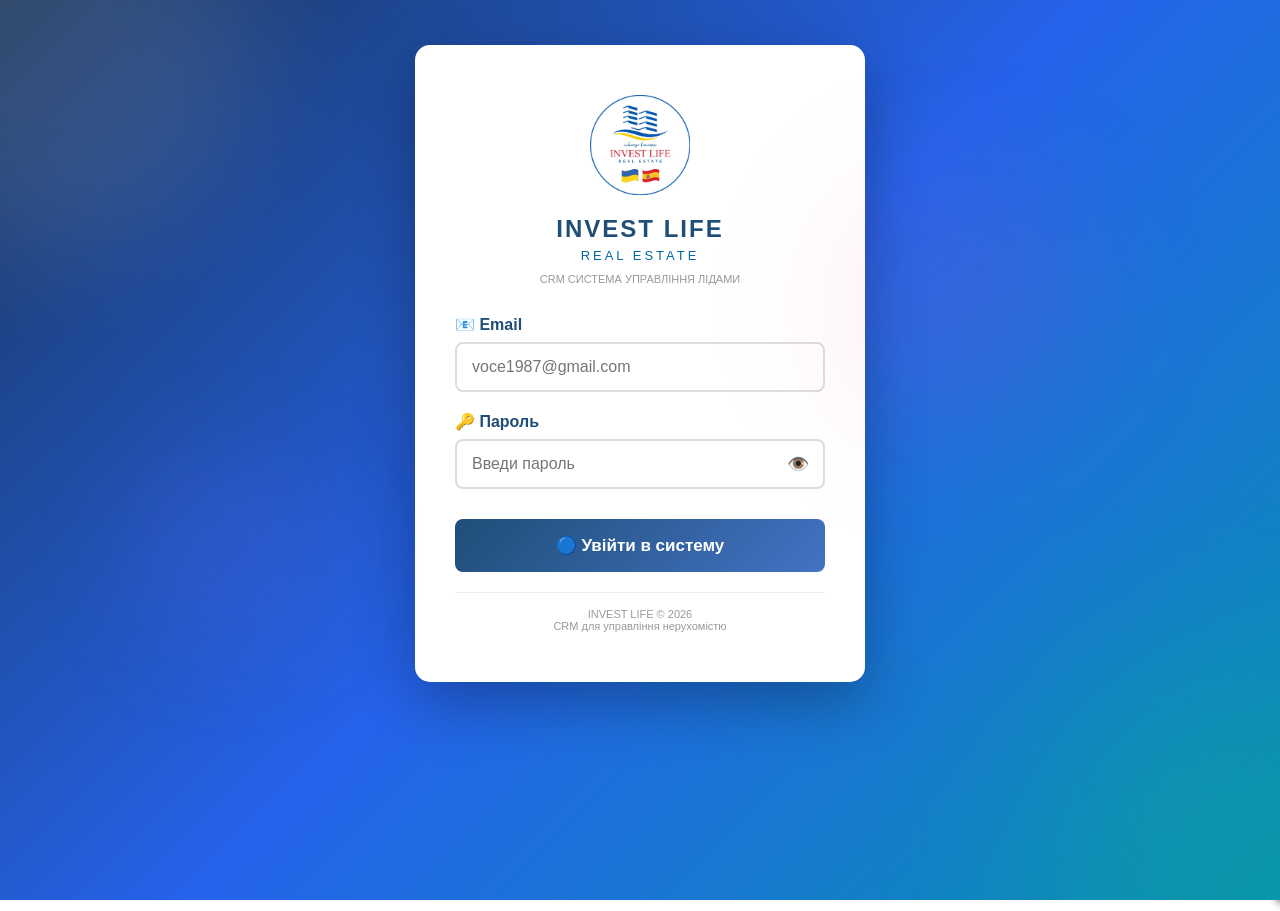
==== commit 7a2dc753: "Merge pull request #2 from botisystemua-cyber/claude/review-investment-project-v3qeV Claude/review i" ====
--- a/index.html
+++ b/index.html
@@ -211,15 +211,16 @@
 
     <!-- Кнопки типів дашборду -->
     <div class="dashboard-type-pills">
-        <!-- НЕРУХОМІСТЬ -->
-        <button class="type-pill active" onclick="selectDashboardType('Купівля')" id="pill-Купівля">🏡 Купівля</button>
-        <button class="type-pill" onclick="selectDashboardType('Продаж')" id="pill-Продаж">🏠 Продаж</button>
-        
-        <!-- КОНСУЛЬТАЦІЯ -->
+        <!-- ГОЛОВНІ (виділені) -->
+        <button class="type-pill type-pill-primary active" onclick="selectDashboardType('Купівля')" id="pill-Купівля">🏡 Купівля</button>
+        <button class="type-pill type-pill-primary" onclick="selectDashboardType('Продаж')" id="pill-Продаж">🏠 Продаж</button>
+        <button class="type-pill type-pill-primary" onclick="selectDashboardType('Оренда')" id="pill-Оренда">🏨 Оренда</button>
+
+        <span class="pill-divider"></span>
+
+        <!-- ДРУГОРЯДНІ -->
         <button class="type-pill" onclick="selectDashboardType('Консультація')" id="pill-Консультація">💬 Консультація</button>
-        
-        <!-- ОРЕНДА (проста кнопка) -->
-        <button class="type-pill" onclick="selectDashboardType('Оренда')" id="pill-Оренда">🏨 Оренда</button>
+        <button class="type-pill" onclick="selectDashboardType('Іпотека')" id="pill-Іпотека">🏦 Іпотека</button>
     </div>
 
     <!-- Dark mode toggle -->
@@ -262,9 +263,6 @@
         </div>
 
     </section>
-
-    <!-- ===== РОЗДІЛЬНИК ===== -->
-    <hr style="border: none; border-top: 3px solid var(--primary); margin: 1.2rem 0; opacity: 0.25;">
 
     <!-- ===== КНОПКИ ТИПУ ОРЕНДИ (показуються тільки коли обрано Оренда) ===== -->
     <div id="rentTypeButtons" style="display: none;">
@@ -1503,6 +1501,185 @@
 
             <button type="submit" class="btn btn-success" style="width: 100%; margin-top: 1rem;">💾 Додати ліда</button>
             <button type="button" class="btn btn-danger" onclick="closeAddLeadSidebar()" style="width: 100%; margin-top: 0.5rem;">Скасувати</button>
+        </form>
+    </div>
+</div>
+
+<!-- ===== МОДАЛКА КОЛОНОК ІПОТЕКИ ===== -->
+<div class="modal" id="columnSettingsMortgageModal">
+    <div class="modal-content" style="min-width: 350px;">
+        <div class="modal-header" style="background: linear-gradient(135deg, #8B5CF6 0%, #6D28D9 100%);">
+            <h3 class="modal-title" style="color: white;">🏦 Колони Іпотеки</h3>
+            <button class="close-btn" onclick="closeModal('columnSettingsMortgageModal')" style="color: white;">&times;</button>
+        </div>
+        <div style="padding: 20px; max-height: 500px; overflow-y: auto;">
+            <p style="font-size: 0.85rem; color: #666; margin-bottom: 15px;">Основні колонки таблиці (деталі розгортаються окремо)</p>
+            <div style="display: flex; flex-direction: column; gap: 10px;">
+                <label style="display: flex; align-items: center; cursor: pointer;"><input type="checkbox" id="mort-col-id" checked onchange="toggleMortgageColumn('id')"><span style="margin-left: 10px;">📌 ID</span></label>
+                <label style="display: flex; align-items: center; cursor: pointer;"><input type="checkbox" id="mort-col-fullName" checked onchange="toggleMortgageColumn('fullName')"><span style="margin-left: 10px;">🧑 ПІБ</span></label>
+                <label style="display: flex; align-items: center; cursor: pointer;"><input type="checkbox" id="mort-col-phone" checked onchange="toggleMortgageColumn('phone')"><span style="margin-left: 10px;">📱 Телефон</span></label>
+                <label style="display: flex; align-items: center; cursor: pointer;"><input type="checkbox" id="mort-col-manager" checked onchange="toggleMortgageColumn('manager')"><span style="margin-left: 10px;">👤 Менеджер</span></label>
+                <label style="display: flex; align-items: center; cursor: pointer;"><input type="checkbox" id="mort-col-stage" checked onchange="toggleMortgageColumn('stage')"><span style="margin-left: 10px;">📊 Етап</span></label>
+                <label style="display: flex; align-items: center; cursor: pointer;"><input type="checkbox" id="mort-col-nextContact" checked onchange="toggleMortgageColumn('nextContact')"><span style="margin-left: 10px;">📅 Наступний контакт</span></label>
+                <label style="display: flex; align-items: center; cursor: pointer;"><input type="checkbox" id="mort-col-daysLeft" checked onchange="toggleMortgageColumn('daysLeft')"><span style="margin-left: 10px;">⏰ Днів залишилось</span></label>
+                <label style="display: flex; align-items: center; cursor: pointer;"><input type="checkbox" id="mort-col-status" checked onchange="toggleMortgageColumn('status')"><span style="margin-left: 10px;">✅ Статус</span></label>
+            </div>
+            <hr style="margin: 15px 0; border: none; border-top: 1px solid #eee;">
+            <p style="font-size: 0.85rem; color: #666; margin-bottom: 10px;">📋 Деталі (в розгортці):</p>
+            <p style="font-size: 0.8rem; color: #999;">🔗 Джерело, 🌐 Мова, 💰 Бюджет, 🏛 Податкова резиденція, 💵 Дохід, 🌍 Країна доходу, 📆 Коли планує, 👨‍👩‍👧 Дорослих, 👶 Дітей, 💬 Коментар, 📆 Дата додавання</p>
+            <button class="btn btn-primary" style="width: 100%; margin-top: 20px; background: linear-gradient(135deg, #8B5CF6 0%, #6D28D9 100%);" onclick="closeModal('columnSettingsMortgageModal')">✅ Готово</button>
+        </div>
+    </div>
+</div>
+
+<!-- ===== САЙДБАР РЕДАГУВАННЯ ІПОТЕКИ ===== -->
+<div id="editSidebarMortgage" style="
+    position: fixed; right: 0; top: 0; width: 380px; height: 100vh;
+    background: white; box-shadow: -2px 0 10px rgba(0,0,0,0.15);
+    z-index: 999; overflow-y: auto; transform: translateX(100%);
+    transition: transform 0.3s ease; padding: 0; border-left: 3px solid #8B5CF6;
+">
+    <div style="background: linear-gradient(135deg, #8B5CF6 0%, #6D28D9 100%); color: white; padding: 1.5rem; display: flex; justify-content: space-between; align-items: center; position: sticky; top: 0; z-index: 10;">
+        <h2 style="margin: 0; font-size: 1.2rem;">✏️ Редагування (Іпотека)</h2>
+        <button onclick="closeMortgageSidebar()" style="background: transparent; border: none; color: white; font-size: 1.5rem; cursor: pointer;">&times;</button>
+    </div>
+    <form id="editSidebarMortgageForm" onsubmit="handleSidebarEditMortgage(event)" style="padding: 1rem; display: flex; flex-direction: column; gap: 1rem;">
+        <input type="hidden" id="mortLeadId">
+        <input type="hidden" id="mortRowIndex">
+
+        <div>
+            <label style="display: block; font-weight: bold; margin-bottom: 0.5rem; color: #333; font-size: 0.9rem;">📱 ID / Телефон</label>
+            <div style="display: grid; grid-template-columns: 1fr 1fr; gap: 0.5rem;">
+                <input type="text" id="mortLeadId_display" readonly style="padding: 0.5rem; border: 1px solid #ddd; border-radius: 4px; font-size: 0.85rem; background: #f5f5f5;">
+                <input type="tel" id="mortPhone" style="padding: 0.5rem; border: 1px solid #ddd; border-radius: 4px; font-size: 0.85rem;">
+            </div>
+        </div>
+
+        <div>
+            <label style="display: block; font-weight: bold; margin-bottom: 0.5rem; color: #333; font-size: 0.9rem;">🧑 ПІБ</label>
+            <input type="text" id="mortFullName" style="width: 100%; padding: 0.5rem; border: 1px solid #ddd; border-radius: 4px; font-size: 0.9rem;">
+        </div>
+
+        <div>
+            <label style="display: block; font-weight: bold; margin-bottom: 0.5rem; color: #333; font-size: 0.9rem;">🔗 Джерело</label>
+            <input type="text" id="mortSource" list="mortSourceList" style="width: 100%; padding: 0.5rem; border: 1px solid #ddd; border-radius: 4px; font-size: 0.9rem;">
+            <datalist id="mortSourceList"><option value="Telegram"><option value="WhatsApp"><option value="Viber"><option value="Instagram"><option value="Facebook"><option value="Сайт"><option value="Телефон"><option value="Інше"></datalist>
+        </div>
+
+        <div>
+            <label style="display: block; font-weight: bold; margin-bottom: 0.5rem; color: #333; font-size: 0.9rem;">🌐 Мова</label>
+            <select id="mortLanguage" style="width: 100%; padding: 0.5rem; border: 1px solid #ddd; border-radius: 4px; font-size: 0.9rem;">
+                <option value="">-- Виберіть --</option>
+                <option value="Українська">Українська</option>
+                <option value="Російська">Російська</option>
+                <option value="Англійська">Англійська</option>
+            </select>
+        </div>
+
+        <div>
+            <label style="display: block; font-weight: bold; margin-bottom: 0.5rem; color: #333; font-size: 0.9rem;">👤 Менеджер</label>
+            <select id="mortManager" style="width: 100%; padding: 0.5rem; border: 1px solid #ddd; border-radius: 4px; font-size: 0.9rem;">
+                <option value="Не назначено">❌ Не назначено</option>
+            </select>
+        </div>
+
+        <div>
+            <label style="display: block; font-weight: bold; margin-bottom: 0.5rem; color: #333; font-size: 0.9rem;">🎯 Етап</label>
+            <select id="mortStage" style="width: 100%; padding: 0.5rem; border: 1px solid #ddd; border-radius: 4px; font-size: 0.9rem;">
+                <option value="Етап_1_Контакт">1️⃣ Контакт</option>
+                <option value="Етап_2_Кваліфікація">2️⃣ Кваліфікація</option>
+                <option value="Етап_3_Подача_в_банк">3️⃣ Подача в банк</option>
+                <option value="Етап_4_Схвалення_ліміту">4️⃣ Схвалення ліміту</option>
+                <option value="Етап_5_Підбір">5️⃣ Підбір</option>
+                <option value="Етап_6_Оцінка_об'єкта">6️⃣ Оцінка об'єкта</option>
+                <option value="Етап_7_FIPER">7️⃣ FIPER</option>
+                <option value="Етап_8_Нотаріус">8️⃣ Нотаріус</option>
+                <option value="Етап_9_Після">9️⃣ Після</option>
+            </select>
+        </div>
+
+        <div>
+            <label style="display: block; font-weight: bold; margin-bottom: 0.5rem; color: #333; font-size: 0.9rem;">📅 Наступний контакт</label>
+            <input type="date" id="mortNextContact" style="width: 100%; padding: 0.5rem; border: 1px solid #ddd; border-radius: 4px; font-size: 0.9rem;">
+        </div>
+
+        <div>
+            <label style="display: block; font-weight: bold; margin-bottom: 0.5rem; color: #333; font-size: 0.9rem;">💰 Бюджет</label>
+            <input type="text" id="mortBudget" list="mortBudgetList" style="width: 100%; padding: 0.5rem; border: 1px solid #ddd; border-radius: 4px; font-size: 0.9rem;">
+            <datalist id="mortBudgetList"><option value="до 100k€"><option value="100k - 200k€"><option value="200k - 300k€"><option value="300k - 500k€"><option value="500k+€"></datalist>
+        </div>
+
+        <div>
+            <label style="display: block; font-weight: bold; margin-bottom: 0.5rem; color: #333; font-size: 0.9rem;">🏛 Податкова резиденція</label>
+            <input type="text" id="mortTaxResidency" style="width: 100%; padding: 0.5rem; border: 1px solid #ddd; border-radius: 4px; font-size: 0.9rem;">
+        </div>
+
+        <div>
+            <label style="display: block; font-weight: bold; margin-bottom: 0.5rem; color: #333; font-size: 0.9rem;">💵 Дохід</label>
+            <input type="text" id="mortIncome" style="width: 100%; padding: 0.5rem; border: 1px solid #ddd; border-radius: 4px; font-size: 0.9rem;">
+        </div>
+
+        <div>
+            <label style="display: block; font-weight: bold; margin-bottom: 0.5rem; color: #333; font-size: 0.9rem;">🌍 Країна доходу</label>
+            <input type="text" id="mortIncomeCountry" style="width: 100%; padding: 0.5rem; border: 1px solid #ddd; border-radius: 4px; font-size: 0.9rem;">
+        </div>
+
+        <div>
+            <label style="display: block; font-weight: bold; margin-bottom: 0.5rem; color: #333; font-size: 0.9rem;">📆 Коли планує</label>
+            <input type="text" id="mortWhenPlans" style="width: 100%; padding: 0.5rem; border: 1px solid #ddd; border-radius: 4px; font-size: 0.9rem;">
+        </div>
+
+        <div style="display: grid; grid-template-columns: 1fr 1fr; gap: 0.5rem;">
+            <div>
+                <label style="display: block; font-weight: bold; margin-bottom: 0.5rem; color: #333; font-size: 0.9rem;">👨‍👩‍👧 Дорослих</label>
+                <input type="text" id="mortAdults" style="width: 100%; padding: 0.5rem; border: 1px solid #ddd; border-radius: 4px; font-size: 0.9rem;">
+            </div>
+            <div>
+                <label style="display: block; font-weight: bold; margin-bottom: 0.5rem; color: #333; font-size: 0.9rem;">👶 Дітей</label>
+                <input type="text" id="mortChildren" style="width: 100%; padding: 0.5rem; border: 1px solid #ddd; border-radius: 4px; font-size: 0.9rem;">
+            </div>
+        </div>
+
+        <div>
+            <label style="display: block; font-weight: bold; margin-bottom: 0.5rem; color: #333; font-size: 0.9rem;">💬 Коментар</label>
+            <textarea id="mortComment" style="width: 100%; padding: 0.5rem; border: 1px solid #ddd; border-radius: 4px; font-size: 0.9rem; min-height: 80px;"></textarea>
+        </div>
+
+        <button type="submit" class="btn btn-success" style="width: 100%; margin-top: 0.5rem; background: linear-gradient(135deg, #8B5CF6 0%, #6D28D9 100%); border: none;">💾 Зберегти</button>
+        <button type="button" class="btn btn-danger" onclick="closeMortgageSidebar()" style="width: 100%; margin-top: 0.3rem;">Скасувати</button>
+    </form>
+</div>
+
+<!-- ===== САЙДБАР ДОДАВАННЯ ІПОТЕКИ ===== -->
+<div id="addMortgageLeadSidebar" style="
+    position: fixed; right: 0; top: 0; width: 380px; height: 100vh;
+    background: white; box-shadow: -2px 0 10px rgba(0,0,0,0.15);
+    z-index: 998; overflow-y: auto; transform: translateX(100%);
+    transition: transform 0.3s ease; padding: 0; border-left: 3px solid #8B5CF6;
+">
+    <div style="background: linear-gradient(135deg, #8B5CF6 0%, #6D28D9 100%); color: white; padding: 1.5rem; display: flex; justify-content: space-between; align-items: center; position: sticky; top: 0; z-index: 10;">
+        <h2 style="margin: 0; font-size: 1.2rem;">➕ Новий лід (Іпотека)</h2>
+        <button onclick="closeAddMortgageLeadSidebar()" style="background: transparent; border: none; color: white; font-size: 1.8rem; cursor: pointer; padding: 0;">✕</button>
+    </div>
+    <div style="padding: 1.5rem;">
+        <form onsubmit="handleAddMortgageLead(event)">
+            <div class="form-group"><label class="form-label">🧑 ПІБ *</label><input type="text" class="form-input" id="addMortFullName" required></div>
+            <div class="form-group"><label class="form-label">📱 Телефон *</label><input type="tel" class="form-input" id="addMortPhone" required></div>
+            <div class="form-group"><label class="form-label">🔗 Джерело</label><input type="text" class="form-input" id="addMortSource" list="addMortSourceList"><datalist id="addMortSourceList"><option value="Telegram"><option value="WhatsApp"><option value="Viber"><option value="Instagram"><option value="Facebook"><option value="Сайт"><option value="Телефон"><option value="Інше"></datalist></div>
+            <div class="form-group"><label class="form-label">🌐 Мова</label><select class="form-select" id="addMortLanguage"><option value="">--</option><option value="Українська">Українська</option><option value="Російська">Російська</option><option value="Англійська">Англійська</option></select></div>
+            <div class="form-group"><label class="form-label">👤 Менеджер *</label><select class="form-select" id="addMortManager" required><option value="">-- Вибери менеджера --</option></select></div>
+            <div class="form-group"><label class="form-label">💰 Бюджет</label><input type="text" class="form-input" id="addMortBudget" list="addMortBudgetList"><datalist id="addMortBudgetList"><option value="до 100k€"><option value="100k - 200k€"><option value="200k - 300k€"><option value="300k - 500k€"><option value="500k+€"></datalist></div>
+            <div class="form-group"><label class="form-label">🏛 Податкова резиденція</label><input type="text" class="form-input" id="addMortTaxResidency"></div>
+            <div class="form-group"><label class="form-label">💵 Дохід</label><input type="text" class="form-input" id="addMortIncome"></div>
+            <div class="form-group"><label class="form-label">🌍 Країна доходу</label><input type="text" class="form-input" id="addMortIncomeCountry"></div>
+            <div class="form-group"><label class="form-label">📆 Коли планує</label><input type="text" class="form-input" id="addMortWhenPlans"></div>
+            <div style="display: grid; grid-template-columns: 1fr 1fr; gap: 0.5rem;">
+                <div class="form-group"><label class="form-label">👨‍👩‍👧 Дорослих</label><input type="text" class="form-input" id="addMortAdults"></div>
+                <div class="form-group"><label class="form-label">👶 Дітей</label><input type="text" class="form-input" id="addMortChildren"></div>
+            </div>
+            <div class="form-group"><label class="form-label">💬 Коментар</label><textarea class="form-input" id="addMortComment" style="min-height: 80px;"></textarea></div>
+            <button type="submit" class="btn btn-success" style="width: 100%; margin-top: 1rem; background: linear-gradient(135deg, #8B5CF6 0%, #6D28D9 100%); border: none;">💾 Додати ліда</button>
+            <button type="button" class="btn btn-danger" onclick="closeAddMortgageLeadSidebar()" style="width: 100%; margin-top: 0.5rem;">Скасувати</button>
         </form>
     </div>
 </div>
--- a/styles.css
+++ b/styles.css
@@ -1539,30 +1539,30 @@
                 border-color: white !important;
                 box-shadow: 0 0 8px rgba(255,255,255,0.3);
             }
-            .rent-pill {
-                min-width: 80px;
-            }
-            .rent-pill .dropdown-arrow {
-                display: none;
-            }
-            .rent-dropdown {
-                display: flex !important;
-            }
-
-            /* Оренда dropdown: фіксований, справа */
-            .rent-dropdown-menu {
-                position: fixed !important;
-                top: auto !important;
-                right: 1rem !important;
-                left: auto !important;
-                transform: none !important;
-                z-index: 2000 !important;
-                min-width: 200px;
-                border-radius: 12px;
-            }
-            .rent-option {
-                font-size: 0.9rem !important;
-                padding: 12px 18px !important;
+            .type-pill-primary {
+                font-weight: 700 !important;
+                border-width: 2px !important;
+            }
+            .pill-divider {
+                height: 18px;
+                margin: 0 0.1rem;
+            }
+
+            /* Великі кнопки оренди на мобілці */
+            .rent-type-grid {
+                gap: 0.4rem;
+                padding: 0.4rem 0;
+            }
+            .rent-type-btn {
+                min-width: 60px;
+                padding: 0.5rem 0.5rem;
+                border-radius: 10px;
+            }
+            .rent-type-icon {
+                font-size: 1.1rem;
+            }
+            .rent-type-label {
+                font-size: 0.65rem;
             }
 
             /* Великі кнопки оренди на мобілці */
@@ -1877,7 +1877,8 @@
                 grid-template-columns: 1fr !important;
             }
 
-            .rent-dropdown-menu { min-width: 140px; }
+            /* rent-type-btn на дуже малих екранах */
+            .rent-type-btn { min-width: 55px; padding: 0.4rem 0.3rem; }
 
             .mobile-fab {
                 bottom: 1rem;
@@ -2053,12 +2054,10 @@
             border-color: var(--border-color);
             color: var(--text-primary);
         }
-
         body.dark-mode .rent-type-btn:hover {
             border-color: #5B8BD4;
             background: #2A3F5F;
         }
-
         body.dark-mode .rent-type-btn.active {
             border-color: #5B8BD4;
             background: linear-gradient(135deg, #2A3F5F, #3D5A80);
@@ -2111,8 +2110,7 @@
         .dashboard-type-pills {
             display: flex;
             gap: 0.5rem;
-            margin-left: 8rem;
-            margin-right: auto;
+            margin: 0 auto;
             align-items: center;
         }
 
@@ -2139,69 +2137,21 @@
             background: rgba(255,255,255,0.3);
             border-color: white;
         }
-        
-        /* ⭐ DROPDOWN ОРЕНДА */
-        .rent-dropdown {
-            position: relative;
-            display: inline-block;
-        }
-        
-        .rent-pill .dropdown-arrow {
-            font-size: 0.6rem;
-            margin-left: 4px;
-            transition: transform 0.2s;
-        }
-        
-        .rent-dropdown.open .dropdown-arrow {
-            transform: rotate(180deg);
-        }
-        
-        .rent-dropdown-menu {
-            display: none;
-            position: absolute;
-            top: 100%;
-            left: 50%;
-            transform: translateX(-50%);
-            background: linear-gradient(135deg, #1F4E78 0%, #2d6a9f 100%);
-            border-radius: 12px;
-            padding: 8px;
-            margin-top: 8px;
-            min-width: 160px;
-            box-shadow: 0 8px 25px rgba(0,0,0,0.3);
-            z-index: 1000;
-            animation: dropdownSlide 0.2s ease;
-        }
-        
-        @keyframes dropdownSlide {
-            from { opacity: 0; transform: translateX(-50%) translateY(-10px); }
-            to { opacity: 1; transform: translateX(-50%) translateY(0); }
-        }
-        
-        .rent-dropdown.open .rent-dropdown-menu {
-            display: block;
-        }
-        
-        .rent-option {
-            display: block;
-            width: 100%;
-            padding: 10px 16px;
-            background: transparent;
-            color: white;
-            border: none;
-            border-radius: 8px;
-            font-size: 0.85rem;
-            font-weight: 500;
-            cursor: pointer;
-            text-align: left;
-            transition: all 0.2s;
-        }
-        
-        .rent-option:hover {
-            background: rgba(255,255,255,0.2);
-        }
-        
-        .rent-option.active {
+
+        /* Головні кнопки (Купівля, Продаж) — жирніші */
+        .type-pill-primary {
+            border-width: 2px;
+            font-weight: 700;
+            font-size: 0.9rem;
+            padding: 0.55rem 1.4rem;
+        }
+
+        /* Роздільник між групами кнопок */
+        .pill-divider {
+            width: 1px;
+            height: 22px;
             background: rgba(255,255,255,0.3);
+            margin: 0 0.3rem;
         }
 
         /* ===== ВЕЛИКІ КНОПКИ ТИПУ ОРЕНДИ ===== */
